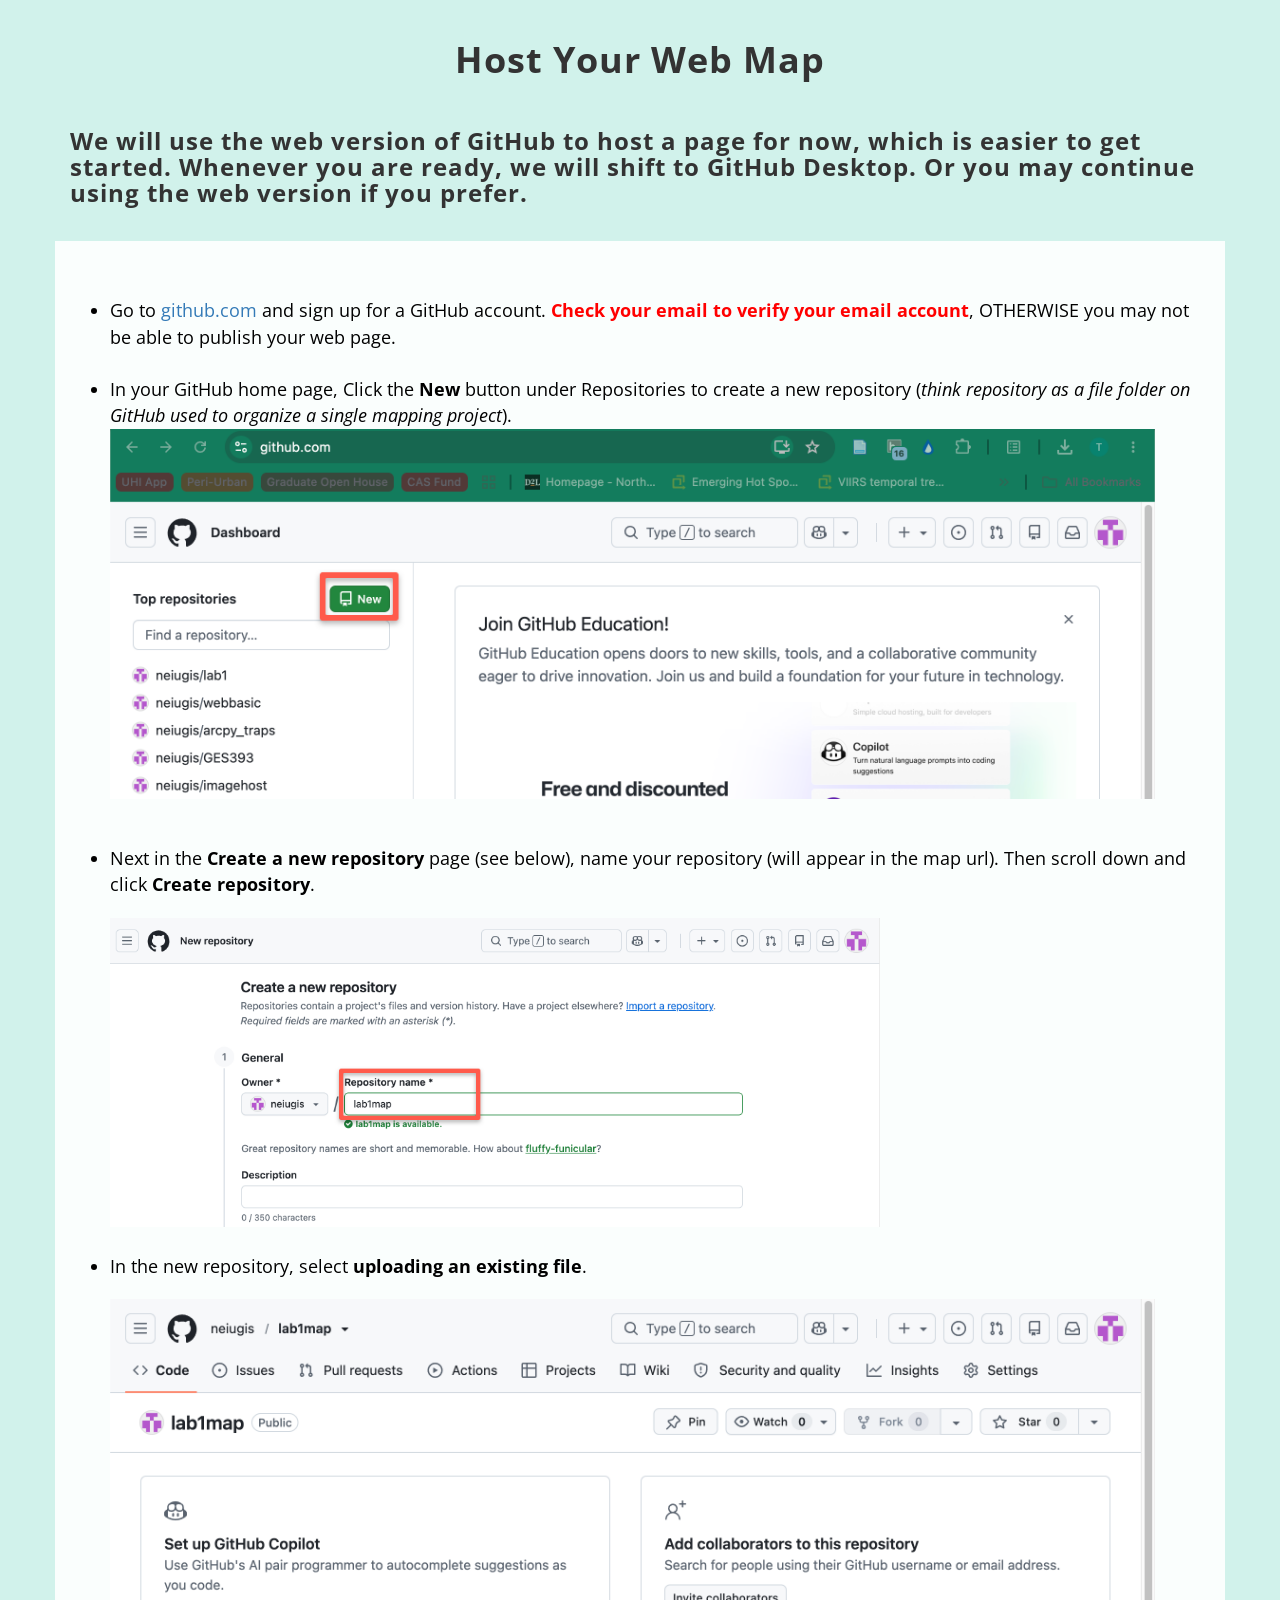
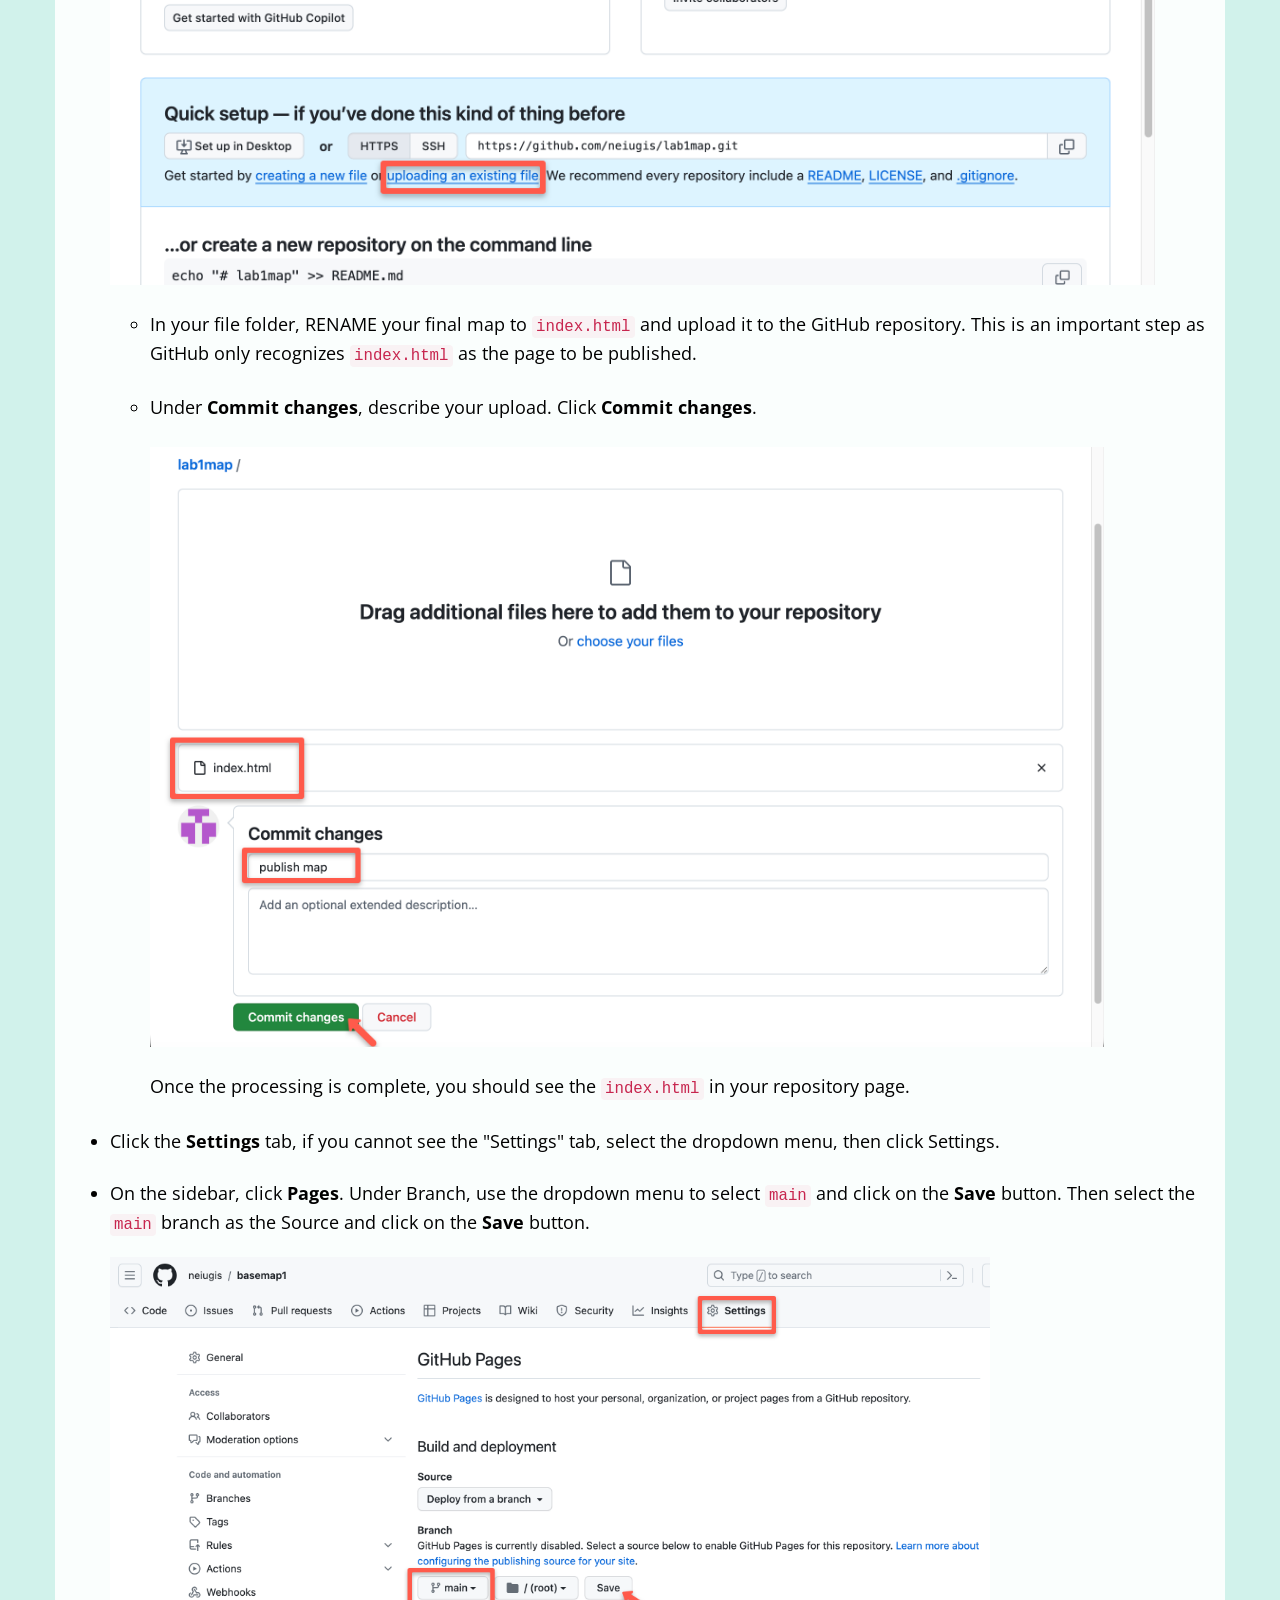
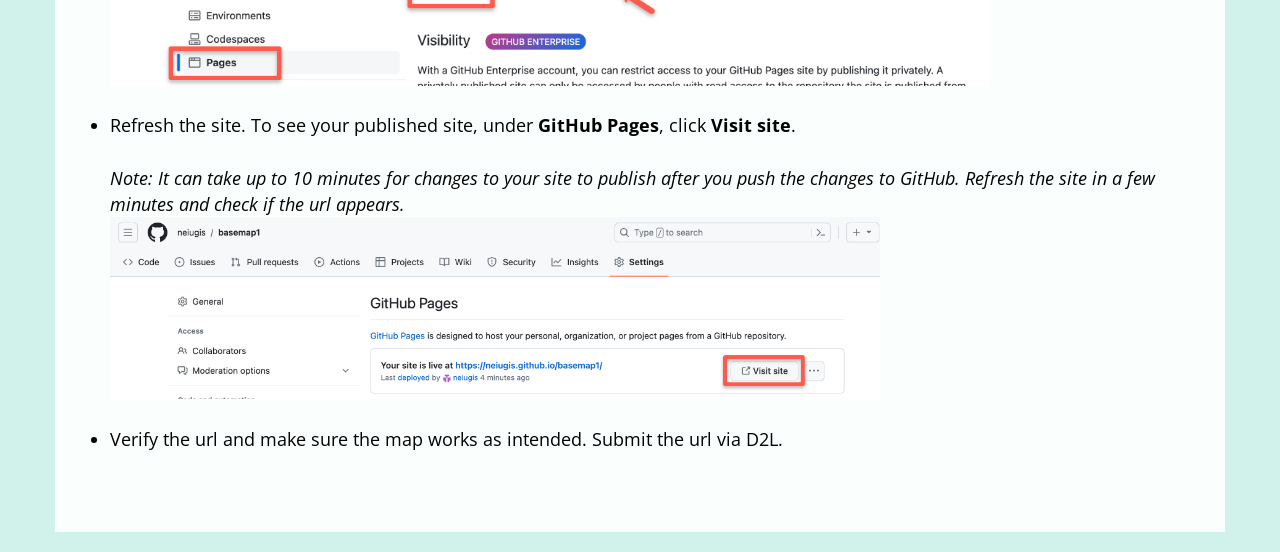
==== index.html @ 25623f8d "Update index.html" ====
<!DOCTYPE html>
<html>
<!DOCTYPE html>
<html lang="en">

<head>

    <meta charset="utf-8">
    <meta http-equiv="X-UA-Compatible" content="IE=edge">
    <meta name="viewport" content="width=device-width, initial-scale=1">
    <meta name="description" content="">
    <meta name="author" content="">

    <title>Host your web map </title>

    <!-- Bootstrap Core CSS -->
    <link href="bootstrap.min.css" rel="stylesheet">

    <!-- Custom CSS -->
    <link href="business-casual.css" rel="stylesheet">

<!--    <link href="../font-awesome/css/font-awesome.min.css" rel="stylesheet" type="text/css">-->

    <!-- Fonts -->
    <link href="http://fonts.googleapis.com/css?family=Open+Sans:300italic,400italic,600italic,700italic,800italic,400,300,600,700,800" rel="stylesheet" type="text/css">
    <link href="http://fonts.googleapis.com/css?family=Josefin+Slab:100,300,400,600,700,100italic,300italic,400italic,600italic,700italic" rel="stylesheet" type="text/css">

    <!-- HTML5 Shim and Respond.js IE8 support of HTML5 elements and media queries -->
    <!-- WARNING: Respond.js doesn't work if you view the page via file:// -->
    <!--[if lt IE 9]>
        <script src="https://oss.maxcdn.com/libs/html5shiv/3.7.0/html5shiv.js"></script>
        <script src="https://oss.maxcdn.com/libs/respond.js/1.4.2/respond.min.js"></script>
    <![endif]-->

</head>

    <body>
<div class="container"><br>
  <h1> Host Your Web Map </h1>
  <h3> We will use the web version of GitHub to host a page for now, which is easier to get started. Whenever you are ready, we will shift to GitHub Desktop. Or you may continue using the web version if you prefer.</h3><br>
  <div class="row" >
      <div class="box">
    <ul>
          <li>Go to <a href="https://github.com/" target="_blank">github.com</a> and sign up for a GitHub account. <span style="color:red; font-weight: bold">Check your email to verify your email account</span>, OTHERWISE you may not be able to publish your web page.</li>

          <li>In your GitHub home page, Click the <b>New</b> button under Repositories to create a new repository (<i>think repository as a file folder on GitHub used to organize a single mapping project</i>).</li><img src="img/new.png" width=95%>
<br><br>
          <li>Next in the <b>Create a new repository</b> page (see below), name your repository (will appear in the map url). Then scroll down and click <b>Create repository</b>.
         </li> <br><img src="img/newrepo.png" width=70%>
        
<!--
         <li>In your new repository page, click <b>Branch: master</b>, and create a new branch <code>gh-pages</code>.<br><br> <img src="img/ghpage.png" width=95%>
             <br><br>A <b>branch</b> is a parallel version of a repository.  For the webpage, we need to create a new branch called <code>gh-pages</code>. Note this is the <b>only branch name</b> that GitHub would recognize as a page to display. If you mis-spelled the name, it wouldn't work. 
<br><br>
No worries if the idea of branch doesn't make sense to you at this point (we will explain the details in class on September 5), just follow the instructions below.</li>
-->
        
          <li>In the new repository, select <b>uploading an existing file</b>.</li><br><img src="img/upload.png" width=95%>
        <ul>
            <li>In your file folder, RENAME your final map to <code>index.html</code> and upload it to the GitHub repository. This is an important step as GitHub only recognizes <code>index.html</code> as the page to be published. </li>
            <li>Under <b>Commit changes</b>, describe your upload.  Click <b>Commit changes</b>. <br><br><img src="img/commit.png" width=90%><br><br>Once the processing is complete, you should see the <code>index.html</code> in your repository page.</li>
        </ul>
        <li>Click the <b>Settings</b> tab, if you cannot see the "Settings" tab, select the  dropdown menu, then click Settings. </li>
        <li>On the sidebar, click <b>Pages</b>. Under Branch, use the dropdown menu to select <code>main</code> and click on the <b>Save</b> button. Then select the <code>main</code> branch as the Source and click on the <b>Save</b> button. <br>
             </li><br><img src="img/pages.png" width=80%>
        <li>Refresh the site. To see your published site, under <b>GitHub Pages</b>, click <b>Visit site</b>. <br><br> <i>Note: It can take up to 10 minutes for changes to your site to publish after you push the changes to GitHub. Refresh the site in a few minutes and check if the url appears.</i><br>
            <img src="img/url.png" width=70%><br>
        </li>
        <li>Verify the url and make sure the map works as intended. Submit the url via D2L.</li>
        
          </ul><br><br>
      </div>
      </div>
        </div>
   </body>
</html>
---- business-casual.css ----
/*!
 * Start Bootstrap - Business Casual Bootstrap Theme (http://startbootstrap.com)
 * Code licensed under the Apache License v2.0.
 * For details, see http://www.apache.org/licenses/LICENSE-2.0.
 */

body {
    font-family: "Open Sans","Helvetica Neue",Helvetica,Arial,sans-serif;
    background: #D1F2EB ;
    -webkit-background-size: cover;
    -moz-background-size: cover;
    background-size: cover;
    -o-background-size: cover;
}

h1{
    text-align: center;
    font-family: "Open Sans","Helvetica Neue",Helvetica,Arial,sans-serif;
    font-weight: 700;
    letter-spacing: 1px;
}
h2,
h3,
h4,
h5,
h6 {
    /*text-transform: uppercase;*/
    font-family: "Open Sans","Helvetica Neue",Helvetica,Arial,sans-serif;
    font-weight: 700;
    letter-spacing: 1px;
    margin-top:2em;
    margin-bottom: 0.6em;
}

p {
    font-size: 1.25em;
    line-height: 1.6;
    color: #000;
}



hr {
    max-width: 400px;
    border-color: #999999;
}

.brand,
.address-bar {
    display: none;
}

pre{
    font-size: 0.85em;
    margin-top: 0.7em;
    margin-bottom: 1.5em;
}

li{
    font-size: 1.25em;
    line-height: 1.5;
    color: #000;
    margin-top: 1.5em;
}


.navbar-brand {
    text-transform: uppercase;
    font-weight: 900;
    letter-spacing: 2px;
}

.navbar-nav {
    text-transform: uppercase;
    font-weight: 400;
    letter-spacing: 3px;
}

.img-full {
    min-width: 100%;
    
}

.brand-before,
.brand-name {
    text-transform: capitalize;
}

.brand-before {
    margin: 15px 0;
}

.brand-name {
    margin: 0;
    font-size: 4em;
}

.tagline-divider {
    margin: 15px auto 3px;
    max-width: 250px;
    border-color: #999999;
}

.box {
    margin-bottom: 20px;
    padding: 30px 15px;
    background: #fff;
    background: rgba(255,255,255,0.9);
}

.intro-text {
    text-transform: uppercase;
    font-size: 1.25em;
    font-weight: 400;
    letter-spacing: 1px;
}

.img-border {
    float: none;
    margin: 0 auto 0;
    border: #999999 solid 1px;
}

.img-left {
    float: none;
    margin: 0 auto 0;
}

footer {
    background: #fff;
    background: rgba(255,255,255,0.9);
}

footer p {
    margin: 0;
    padding: 50px 0;
}

@media screen and (min-width:768px) {
    .brand {
        display: inherit;
        margin: 0;
        padding: 30px 0 10px;
        text-align: center;
        text-shadow: 1px 1px 2px rgba(0,0,0,0.5);
        font-family: "Josefin Slab","Helvetica Neue",Helvetica,Arial,sans-serif;
        font-size: 5em;
        font-weight: 700;
        line-height: normal;
        color: #fff;
    }

    .top-divider {
        margin-top: 0;
    }

    .img-left {
        float: left;
        margin-right: 25px;
    }

    .address-bar {
        display: inherit;
        margin: 0;
        padding: 0 0 40px;
        text-align: center;
        text-shadow: 1px 1px 2px rgba(0,0,0,0.5);
        text-transform: uppercase;
        font-size: 1.25em;
        font-weight: 400;
        letter-spacing: 3px;
        color: #fff;
    }

    .navbar {
        border-radius: 0;
    }

    .navbar-header {
        display: none;
    }

    .navbar {
        min-height: 0;
    }

    .navbar-default {
        border: none;
        background: #fff;
        background: rgba(255,255,255,0.9);
    }

    .nav>li>a {
        padding: 35px;
    }

    .navbar-nav>li>a {
        line-height: normal;
    }

    .navbar-nav {
        display: table;
        float: none;
        margin: 0 auto;
        table-layout: fixed;
        font-size: 1.25em;
    }
}

@media screen and (min-width:1200px) {
    .box:after {
        content: '';
        display: table;
        clear: both;
    }
}
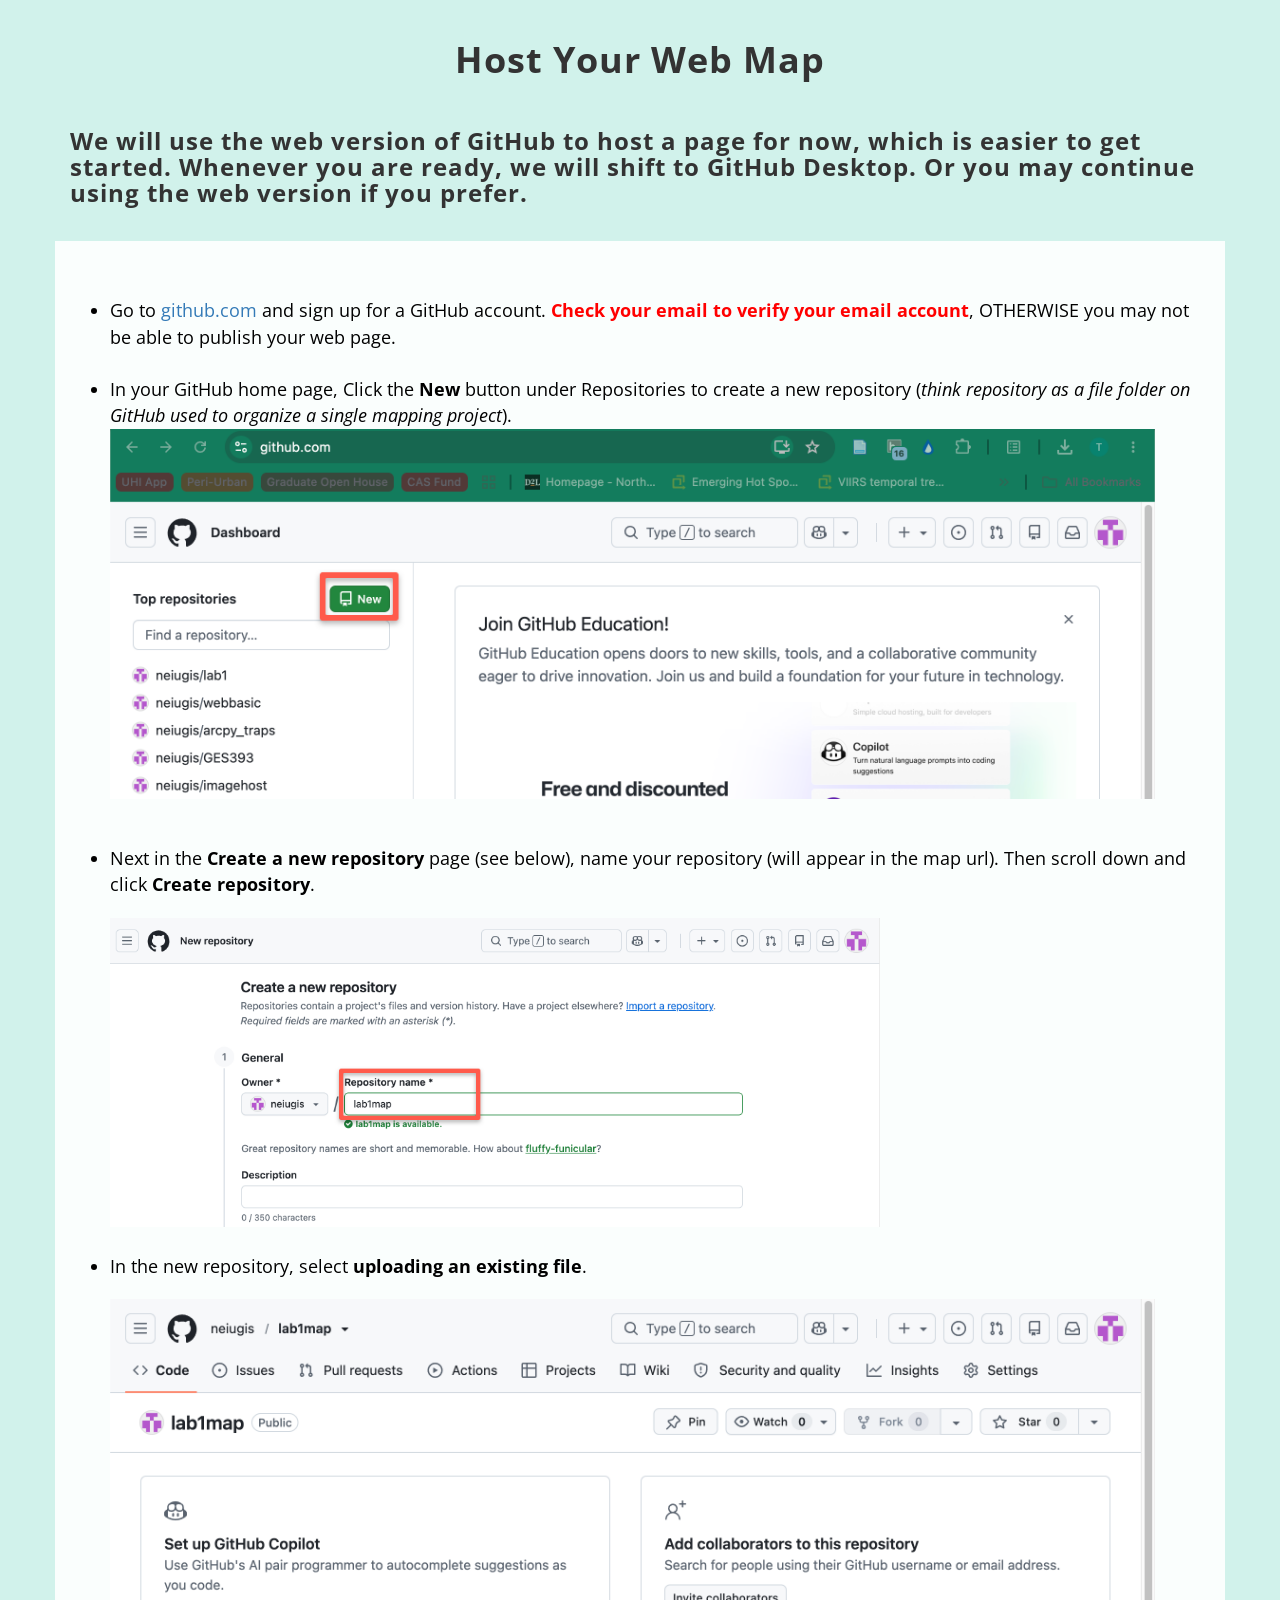
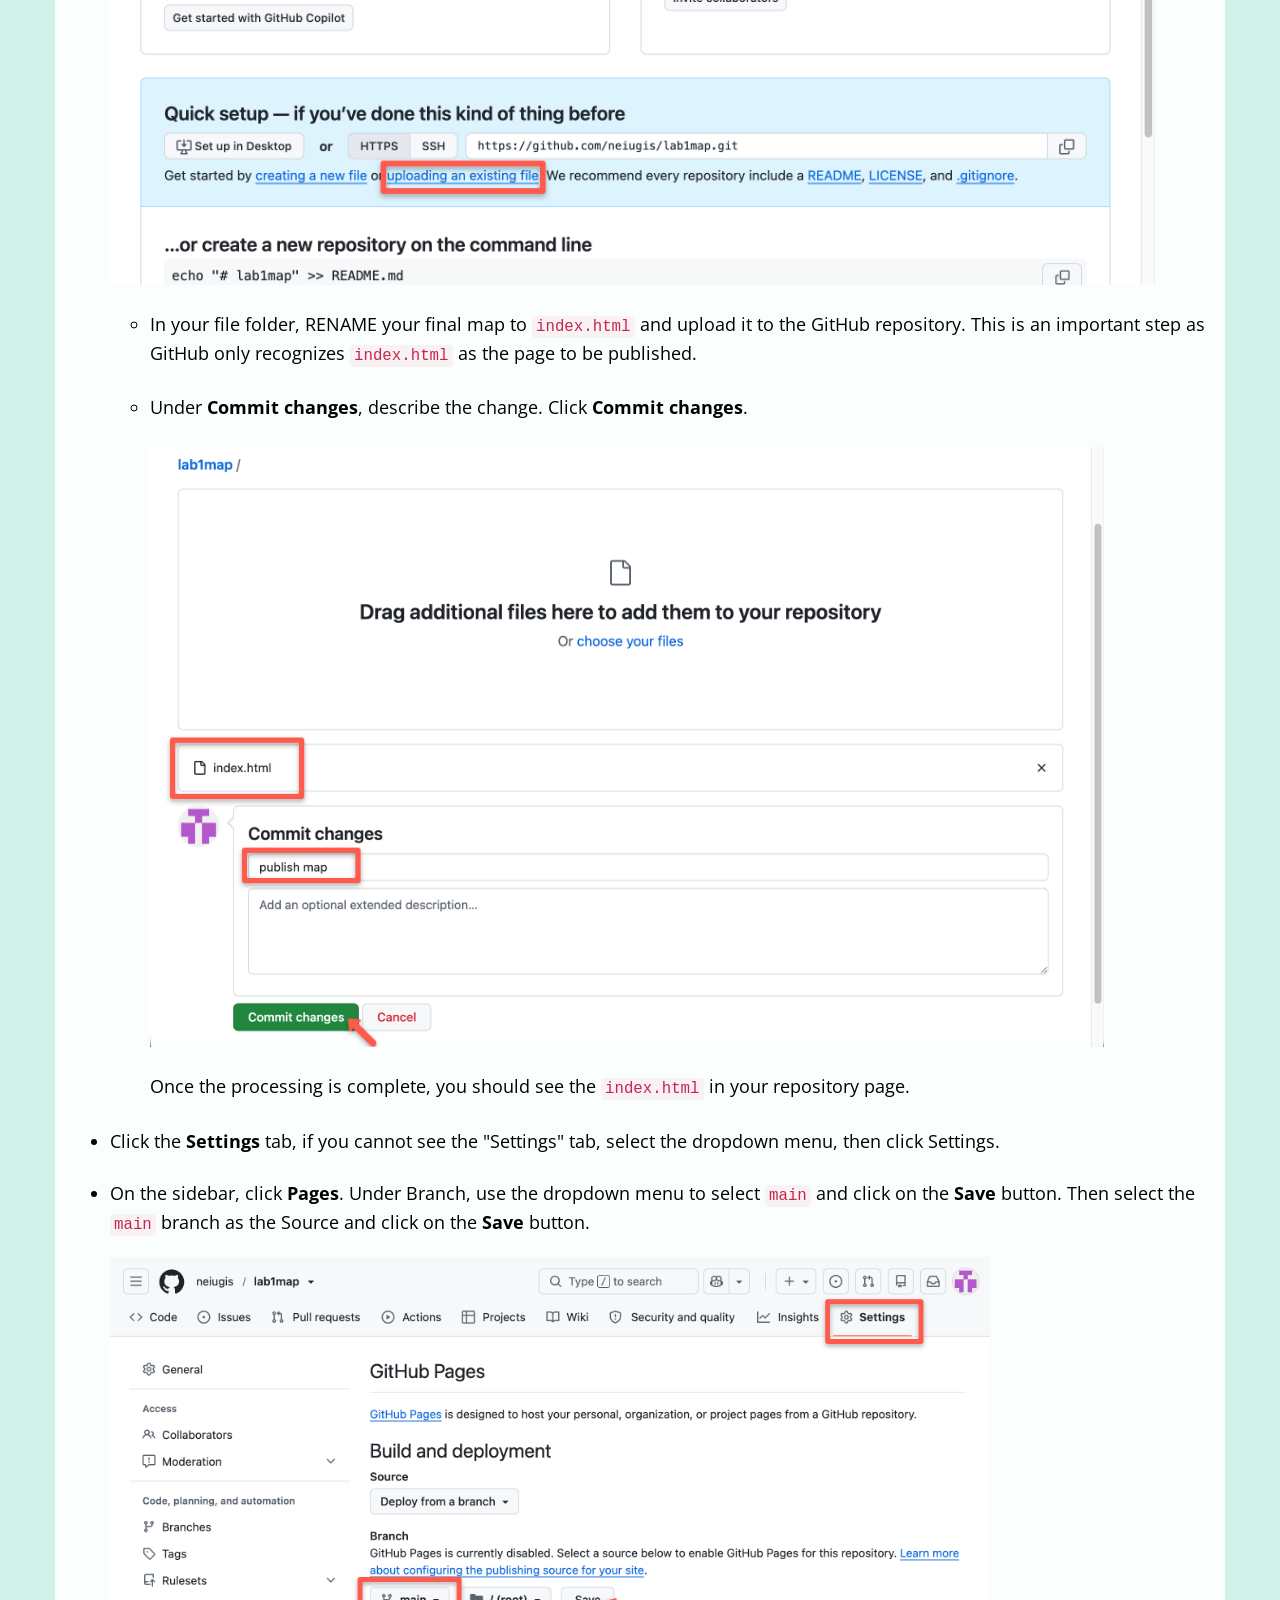
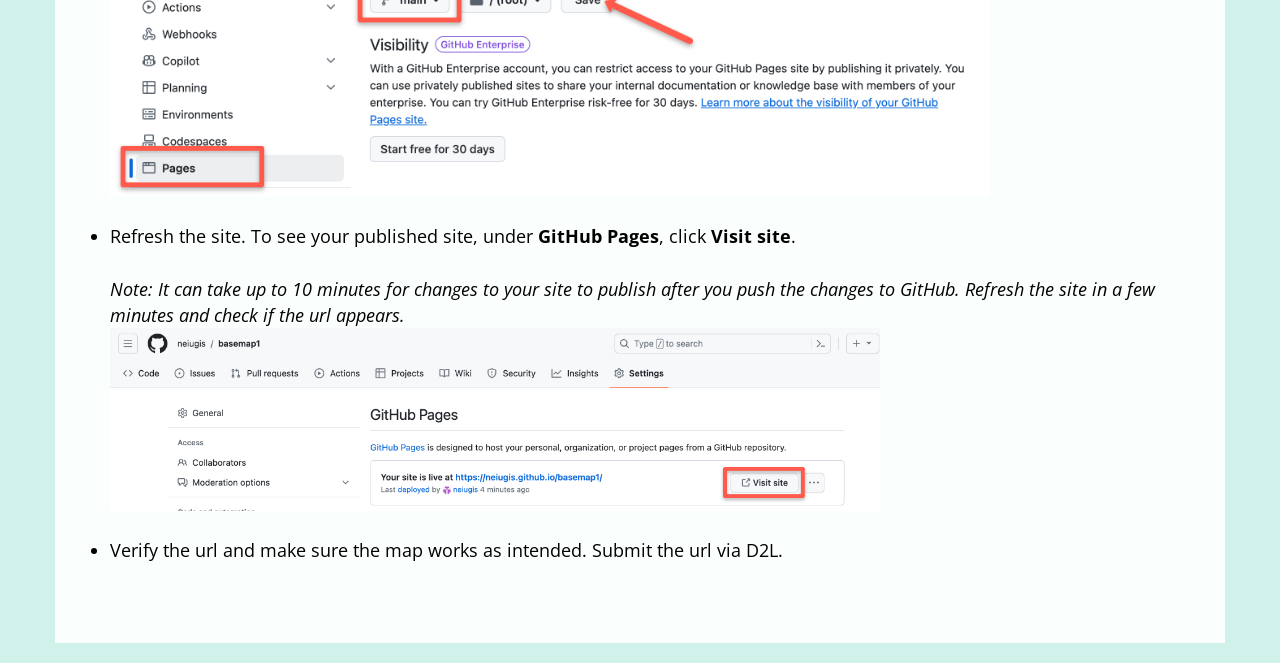
==== commit 8d0b9919: "more" ====
--- a/index.html
+++ b/index.html
@@ -58,7 +58,7 @@
           <li>In the new repository, select <b>uploading an existing file</b>.</li><br><img src="img/upload.png" width=95%>
         <ul>
             <li>In your file folder, RENAME your final map to <code>index.html</code> and upload it to the GitHub repository. This is an important step as GitHub only recognizes <code>index.html</code> as the page to be published. </li>
-            <li>Under <b>Commit changes</b>, describe your upload.  Click <b>Commit changes</b>. <br><br><img src="img/commit.png" width=90%><br><br>Once the processing is complete, you should see the <code>index.html</code> in your repository page.</li>
+            <li>Under <b>Commit changes</b>, describe the change.  Click <b>Commit changes</b>. <br><br><img src="img/commit.png" width=90%><br><br>Once the processing is complete, you should see the <code>index.html</code> in your repository page.</li>
         </ul>
         <li>Click the <b>Settings</b> tab, if you cannot see the "Settings" tab, select the  dropdown menu, then click Settings. </li>
         <li>On the sidebar, click <b>Pages</b>. Under Branch, use the dropdown menu to select <code>main</code> and click on the <b>Save</b> button. Then select the <code>main</code> branch as the Source and click on the <b>Save</b> button. <br>
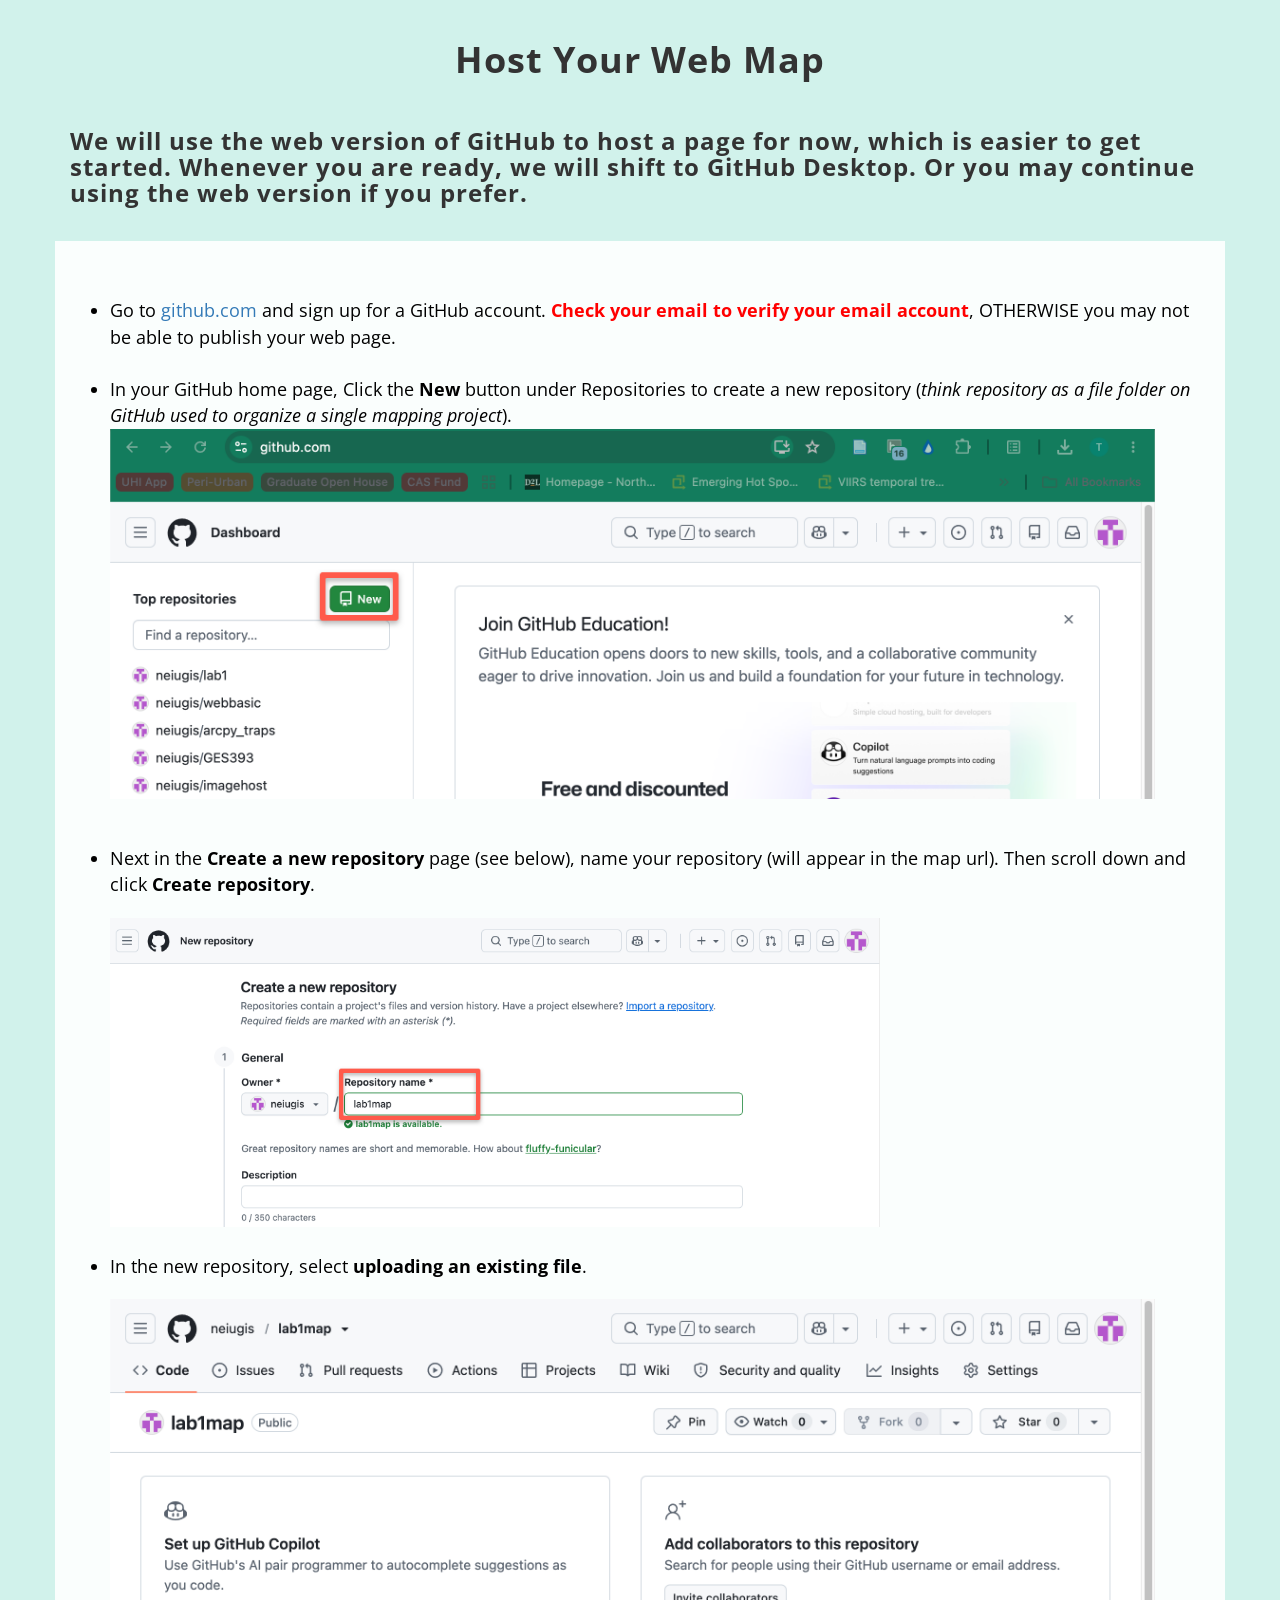
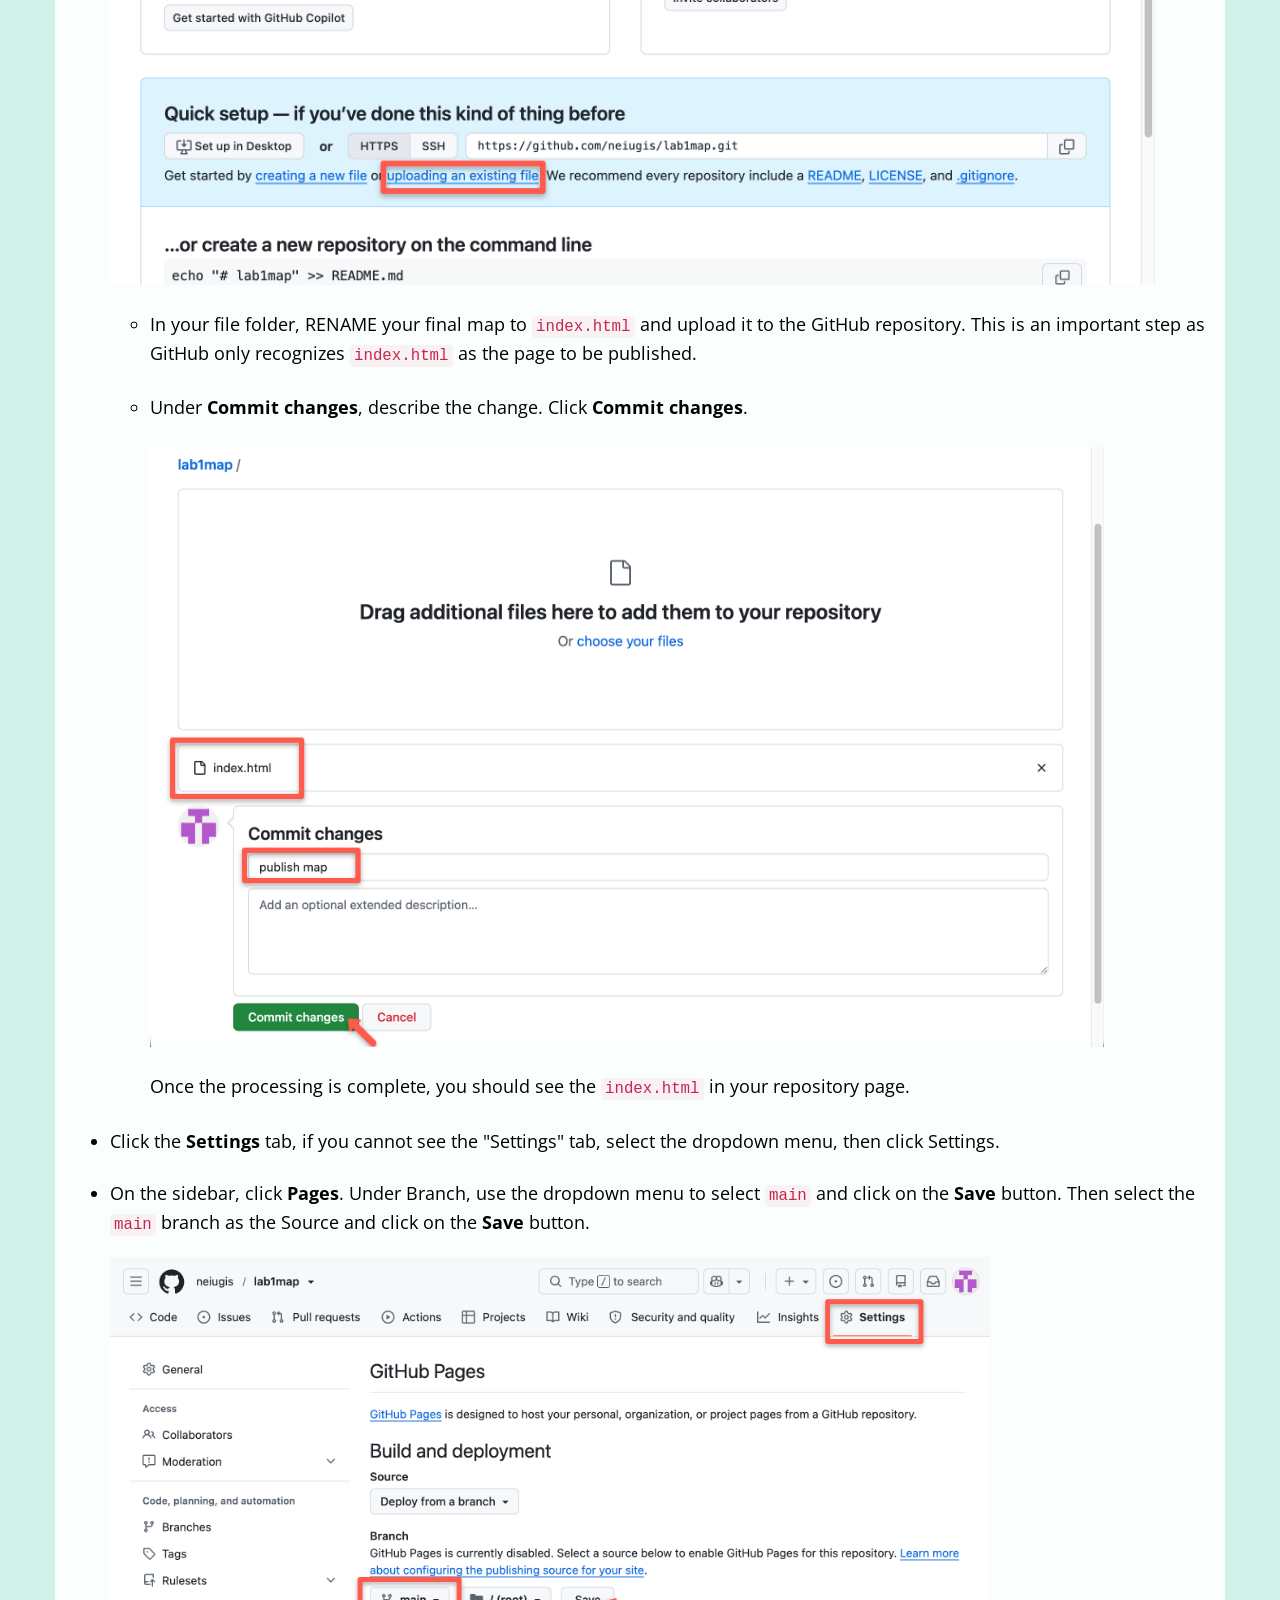
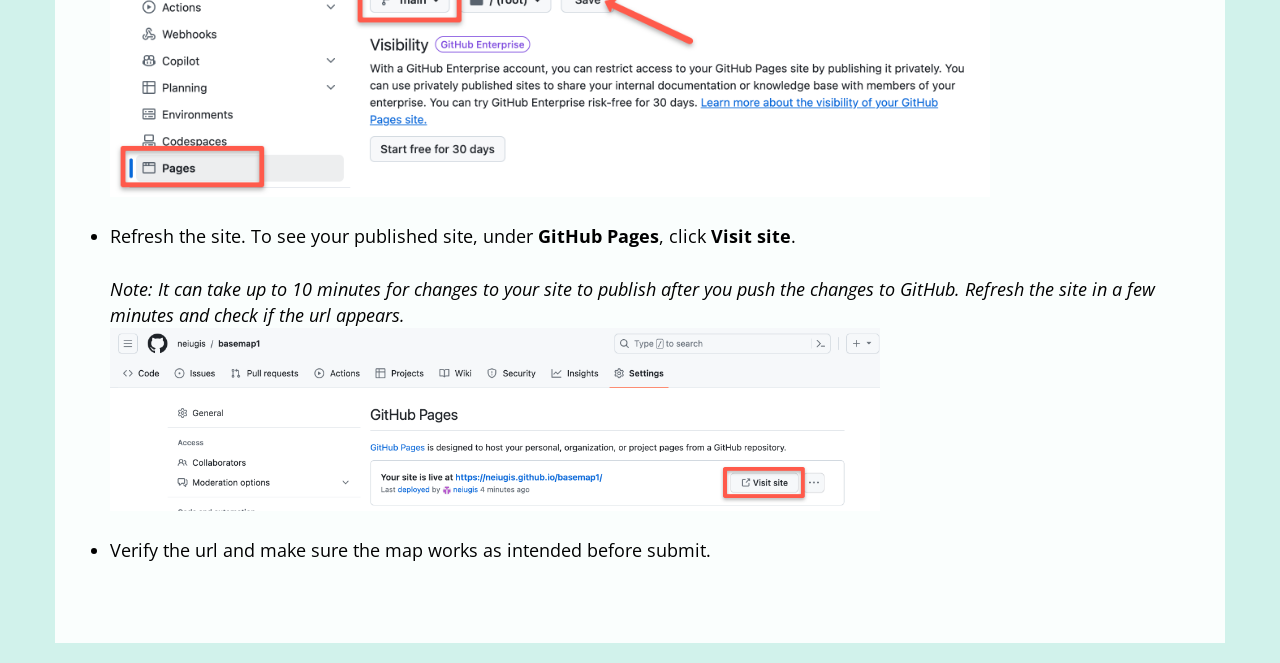
==== commit f212971b: "Update index.html" ====
--- a/index.html
+++ b/index.html
@@ -66,7 +66,7 @@
         <li>Refresh the site. To see your published site, under <b>GitHub Pages</b>, click <b>Visit site</b>. <br><br> <i>Note: It can take up to 10 minutes for changes to your site to publish after you push the changes to GitHub. Refresh the site in a few minutes and check if the url appears.</i><br>
             <img src="img/url.png" width=70%><br>
         </li>
-        <li>Verify the url and make sure the map works as intended. Submit the url via D2L.</li>
+        <li>Verify the url and make sure the map works as intended before submit.</li>
         
           </ul><br><br>
       </div>
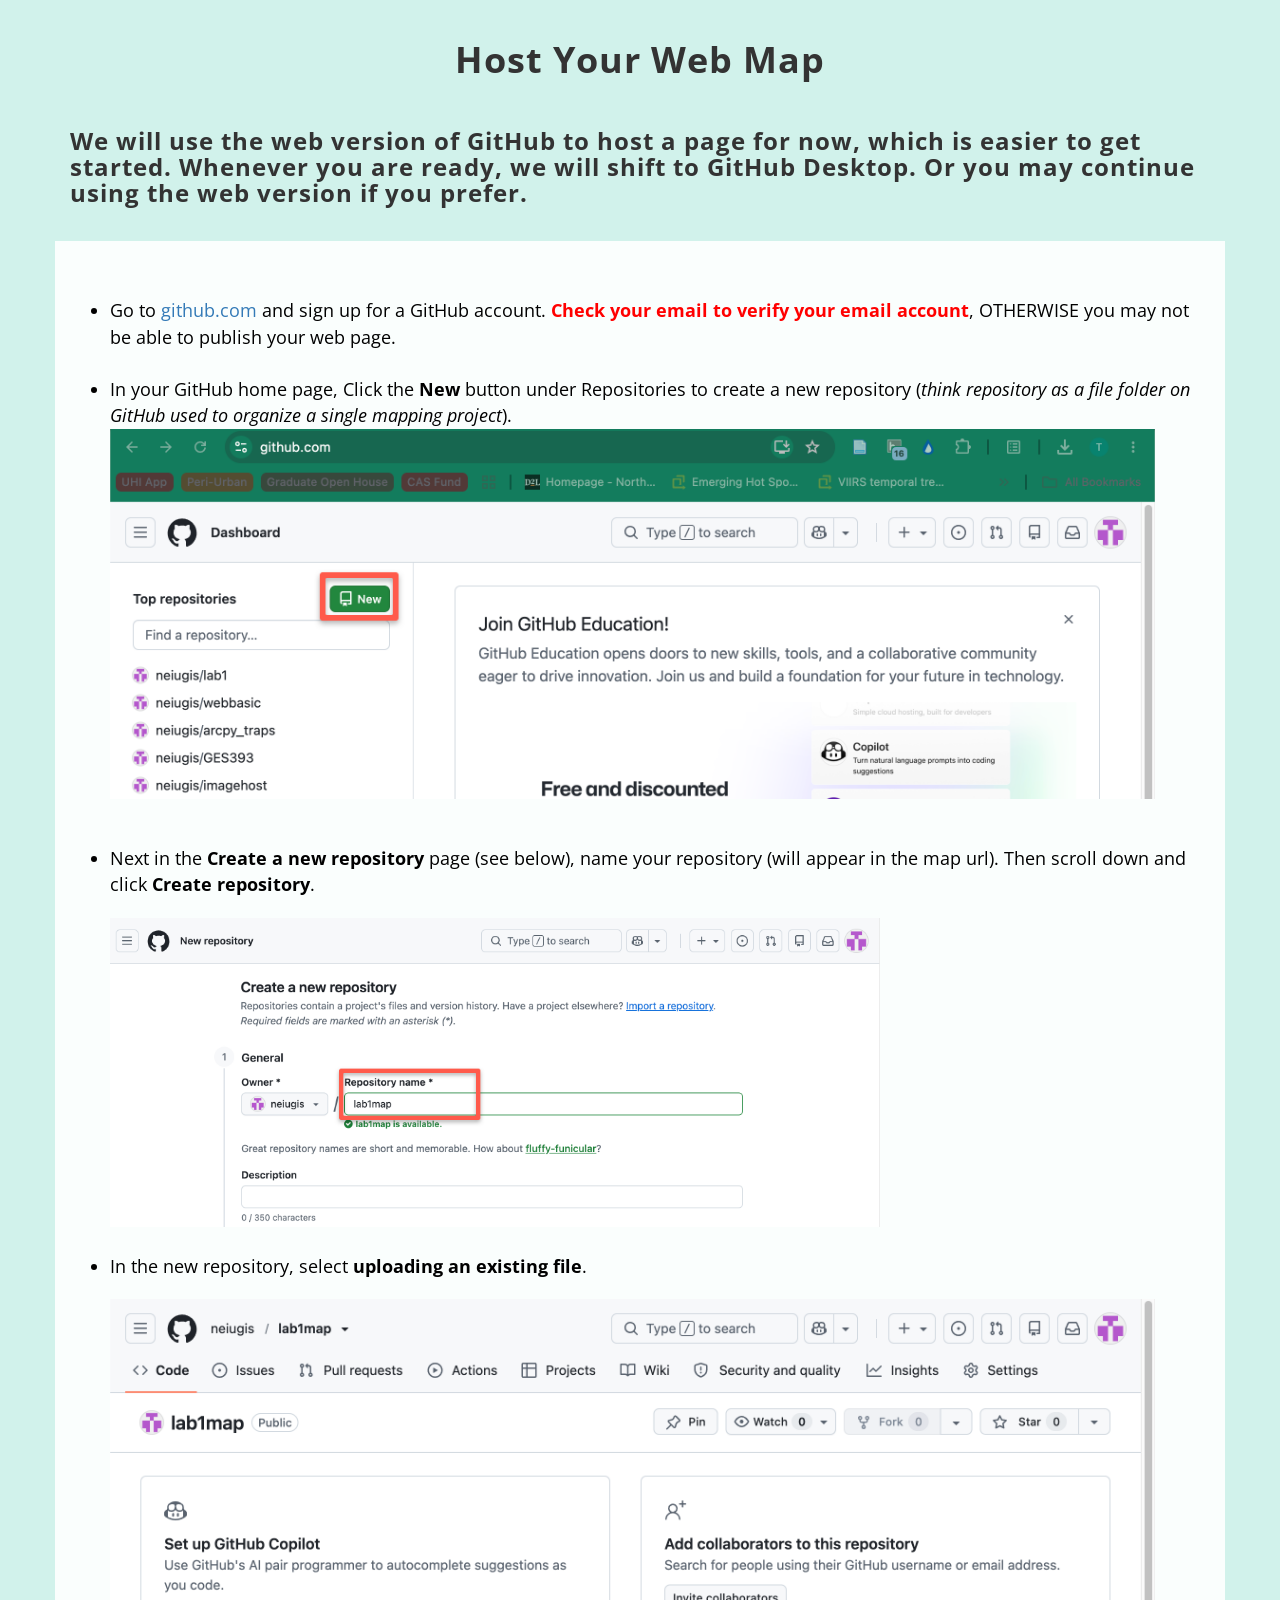
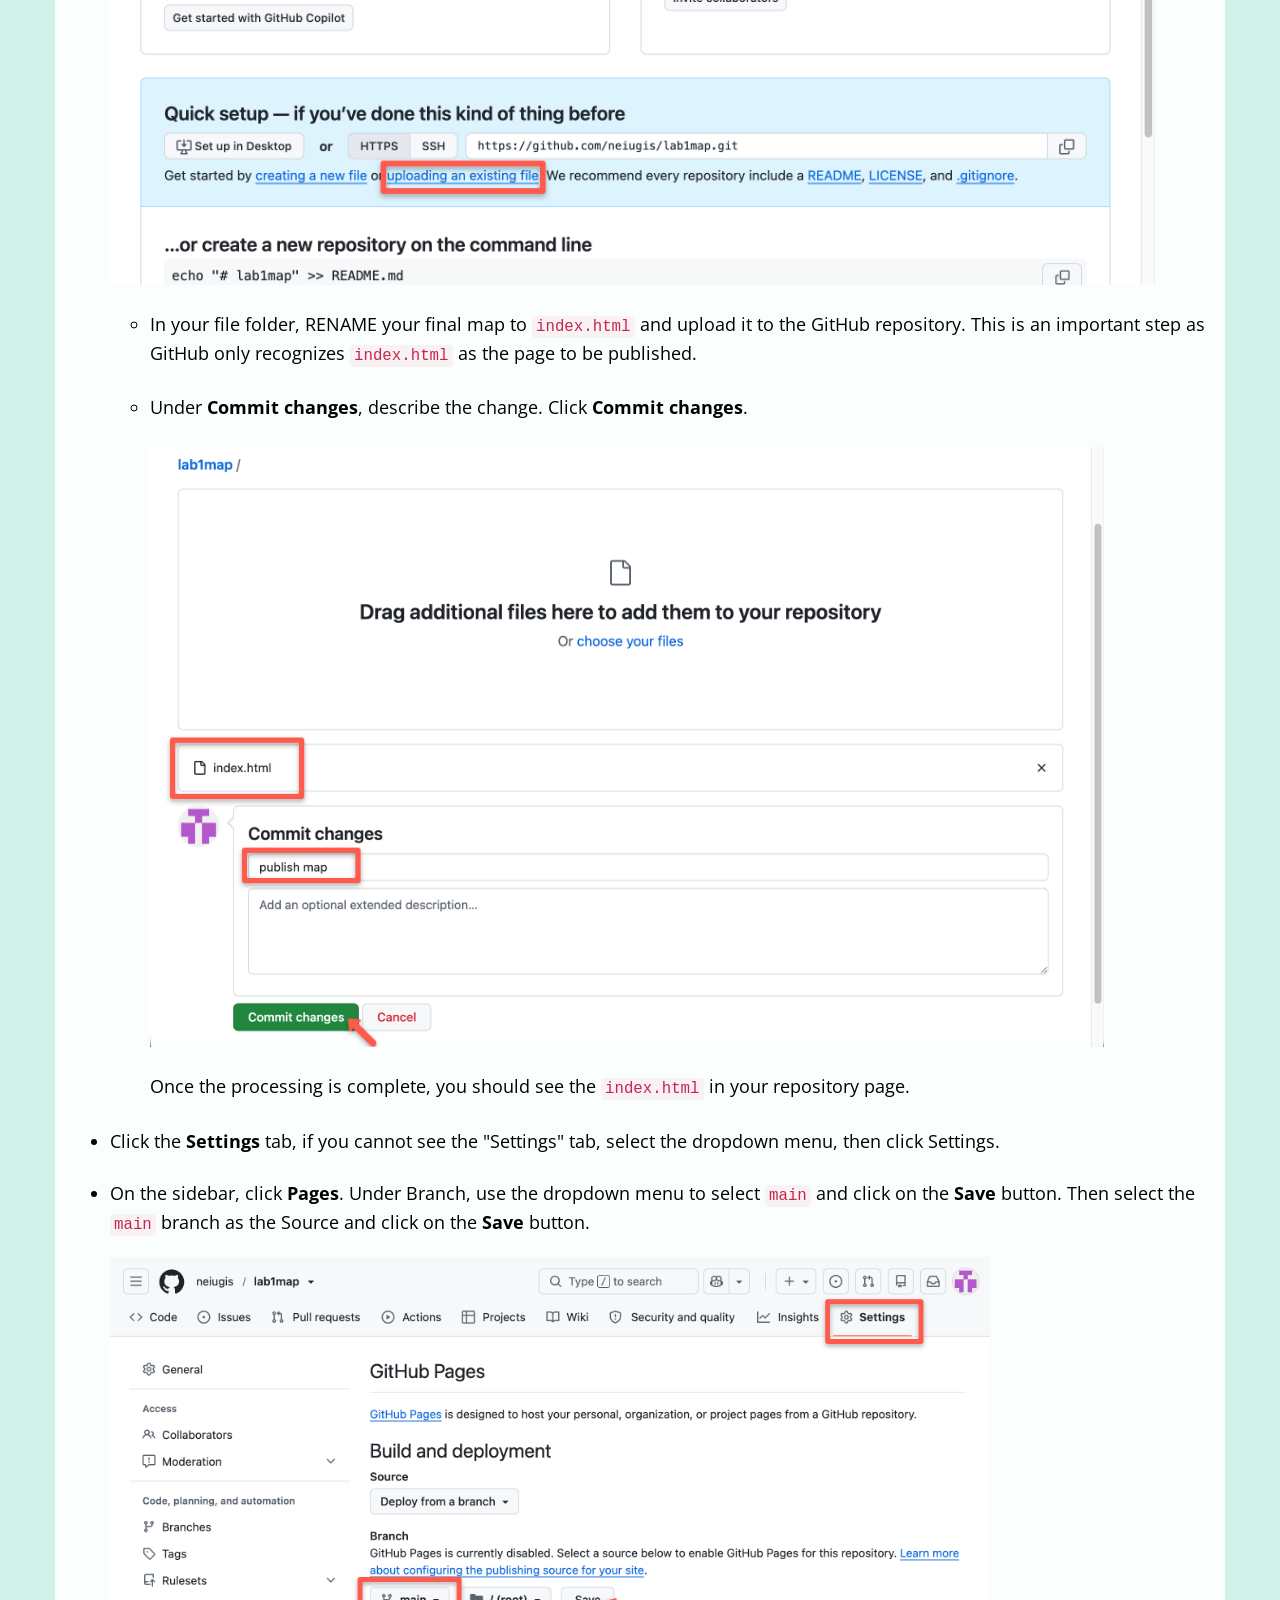
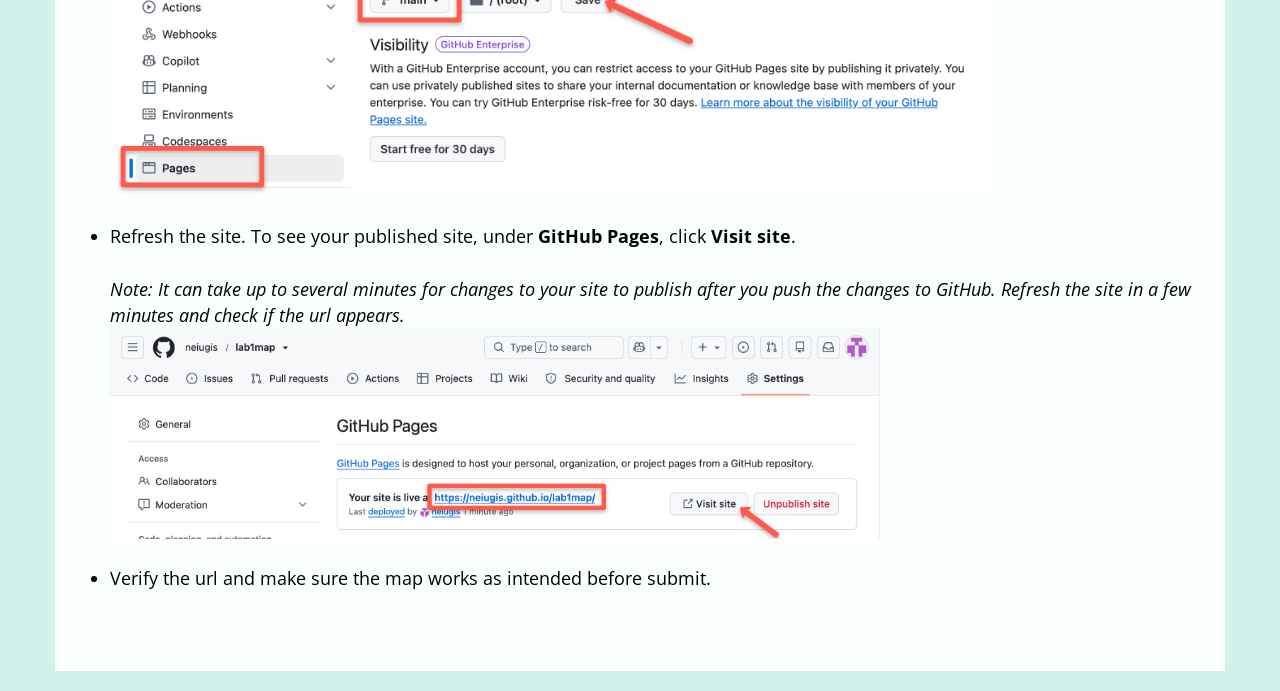
==== commit cd59adba: "Update index.html" ====
--- a/index.html
+++ b/index.html
@@ -63,7 +63,7 @@
         <li>Click the <b>Settings</b> tab, if you cannot see the "Settings" tab, select the  dropdown menu, then click Settings. </li>
         <li>On the sidebar, click <b>Pages</b>. Under Branch, use the dropdown menu to select <code>main</code> and click on the <b>Save</b> button. Then select the <code>main</code> branch as the Source and click on the <b>Save</b> button. <br>
              </li><br><img src="img/pages.png" width=80%>
-        <li>Refresh the site. To see your published site, under <b>GitHub Pages</b>, click <b>Visit site</b>. <br><br> <i>Note: It can take up to 10 minutes for changes to your site to publish after you push the changes to GitHub. Refresh the site in a few minutes and check if the url appears.</i><br>
+        <li>Refresh the site. To see your published site, under <b>GitHub Pages</b>, click <b>Visit site</b>. <br><br> <i>Note: It can take up to several minutes for changes to your site to publish after you push the changes to GitHub. Refresh the site in a few minutes and check if the url appears.</i><br>
             <img src="img/url.png" width=70%><br>
         </li>
         <li>Verify the url and make sure the map works as intended before submit.</li>
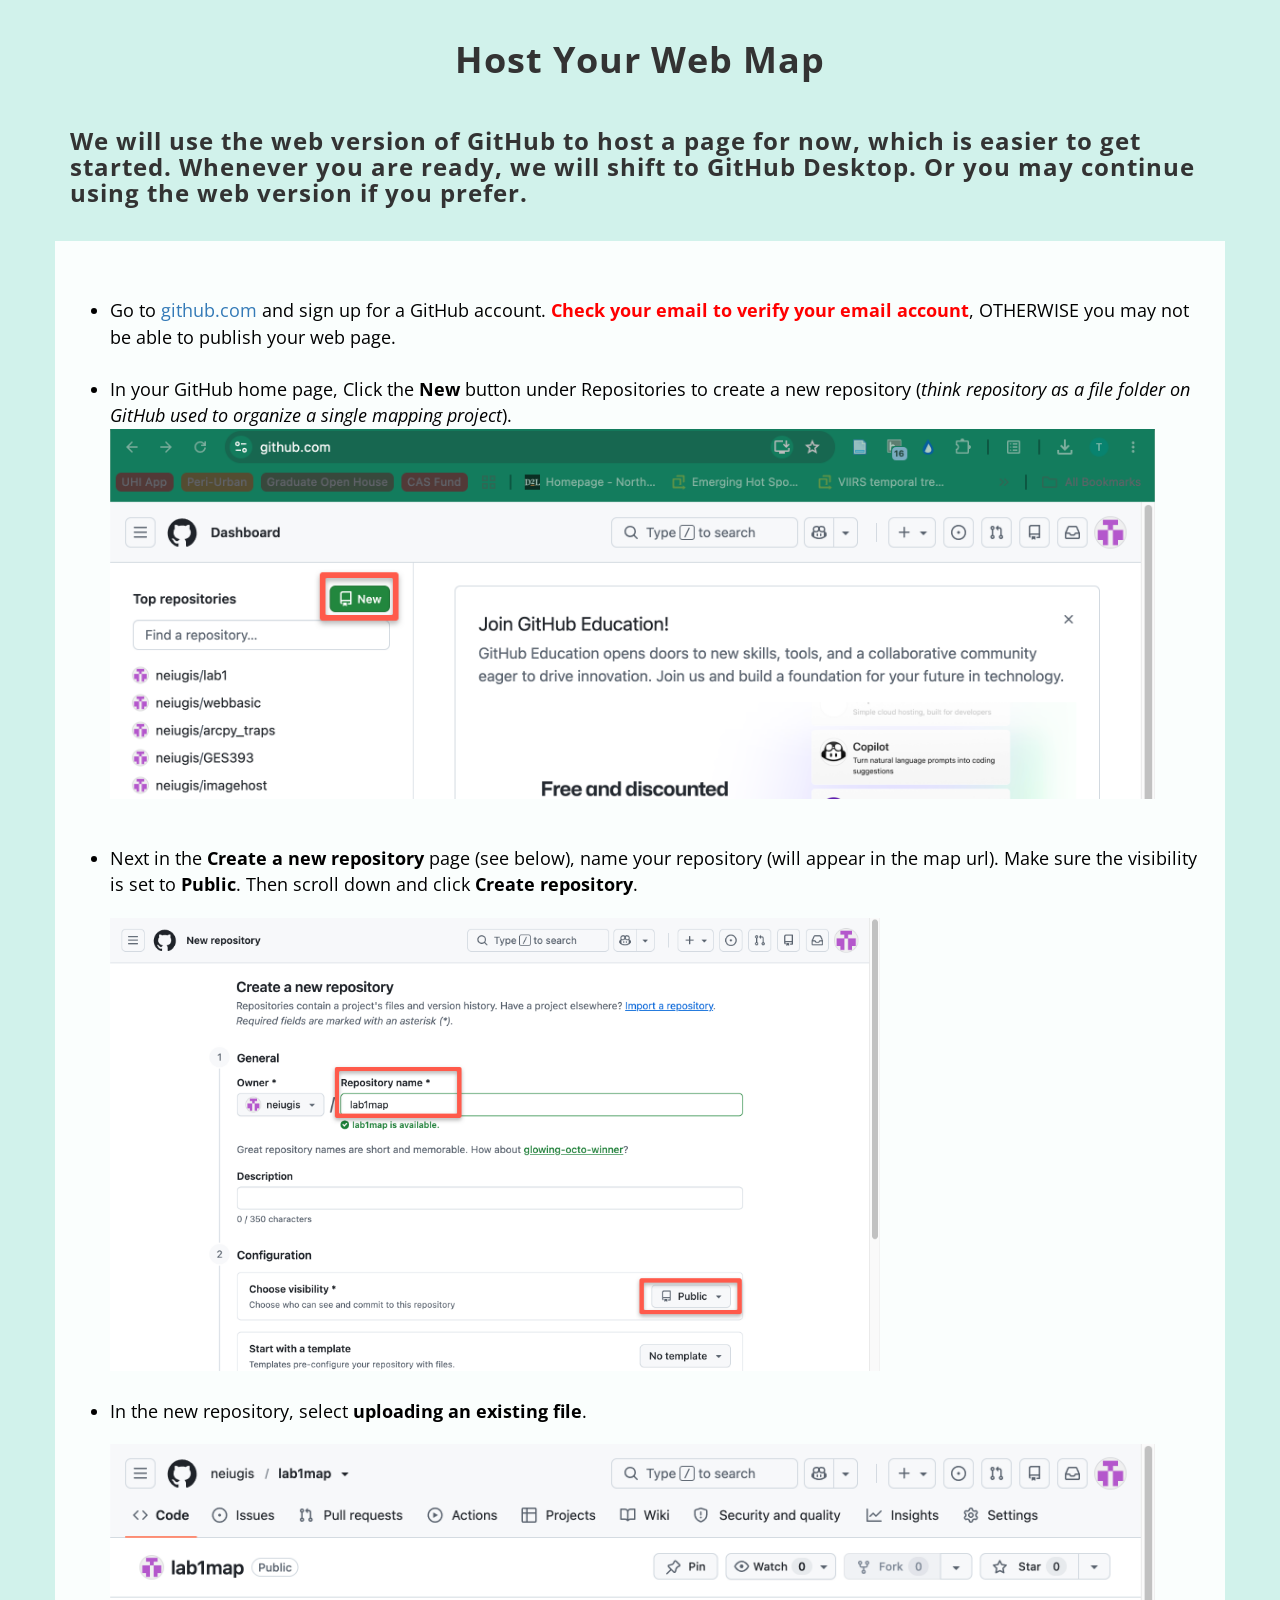
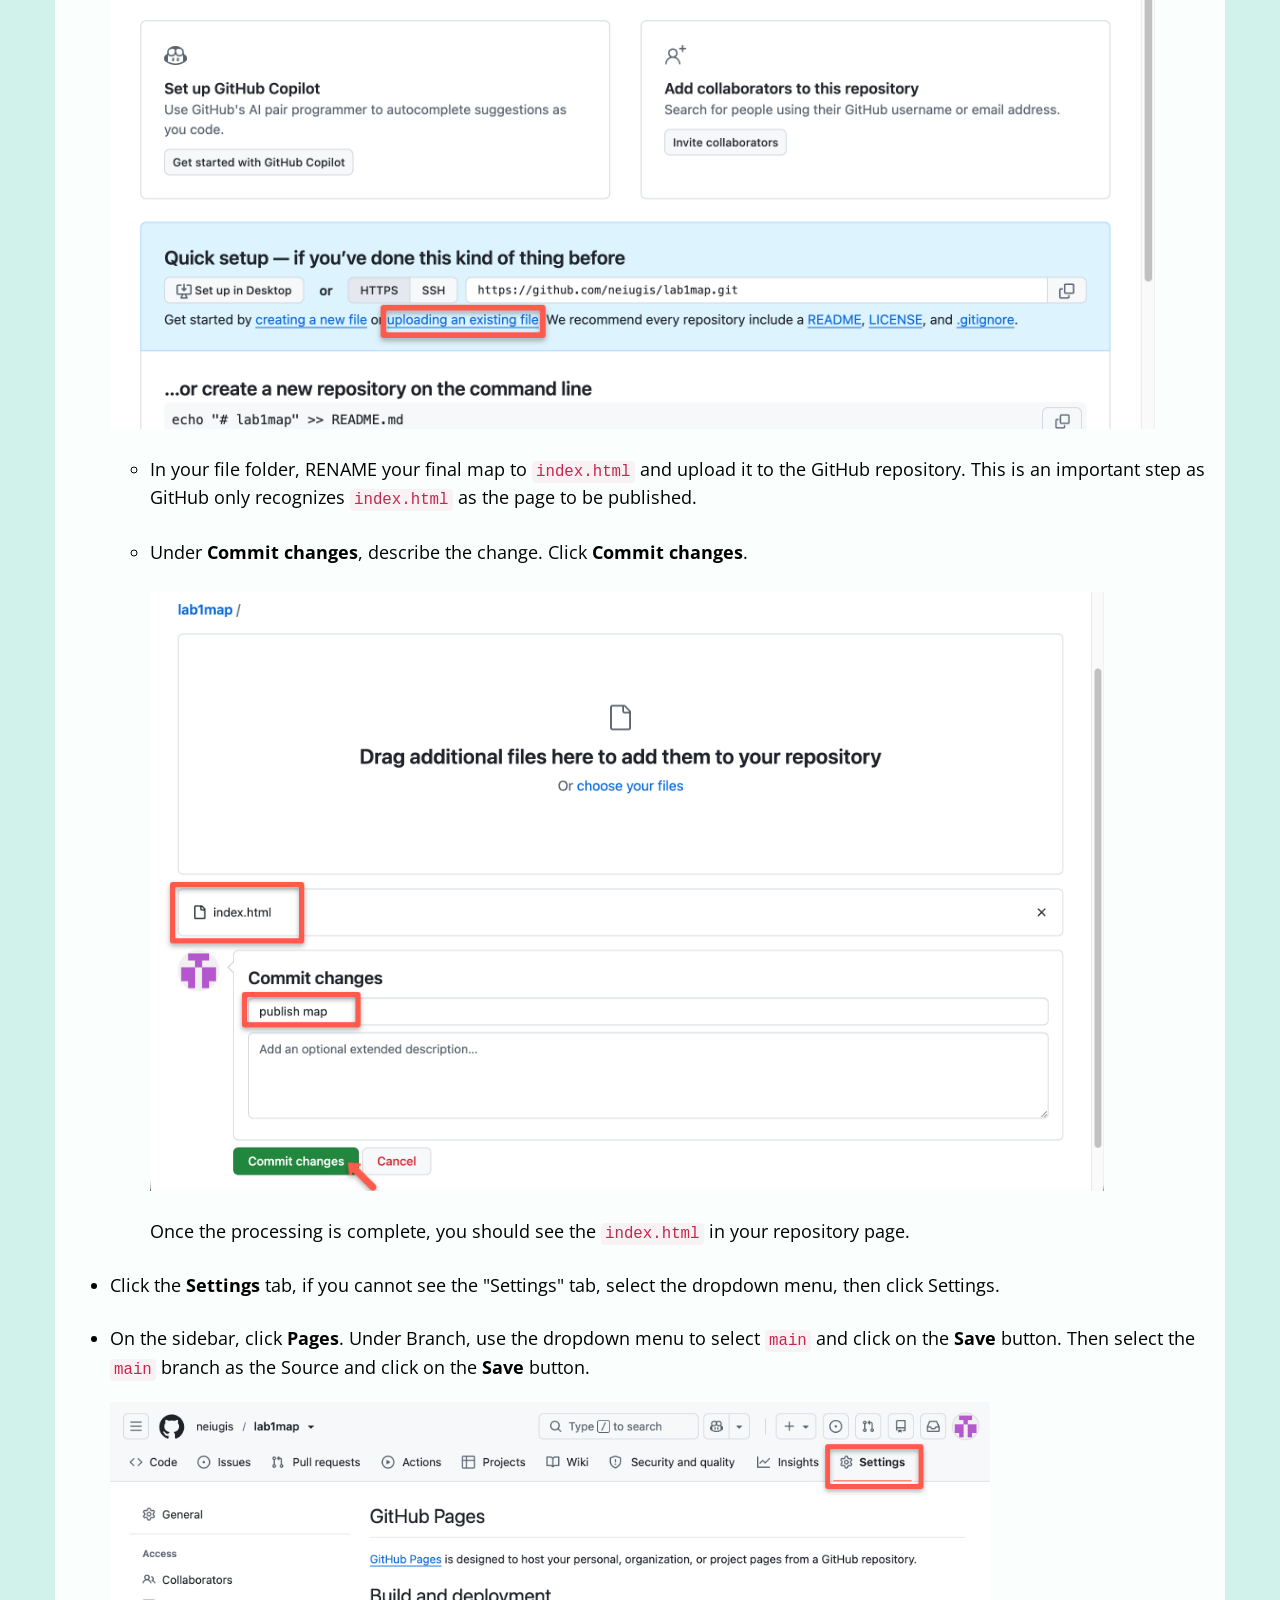
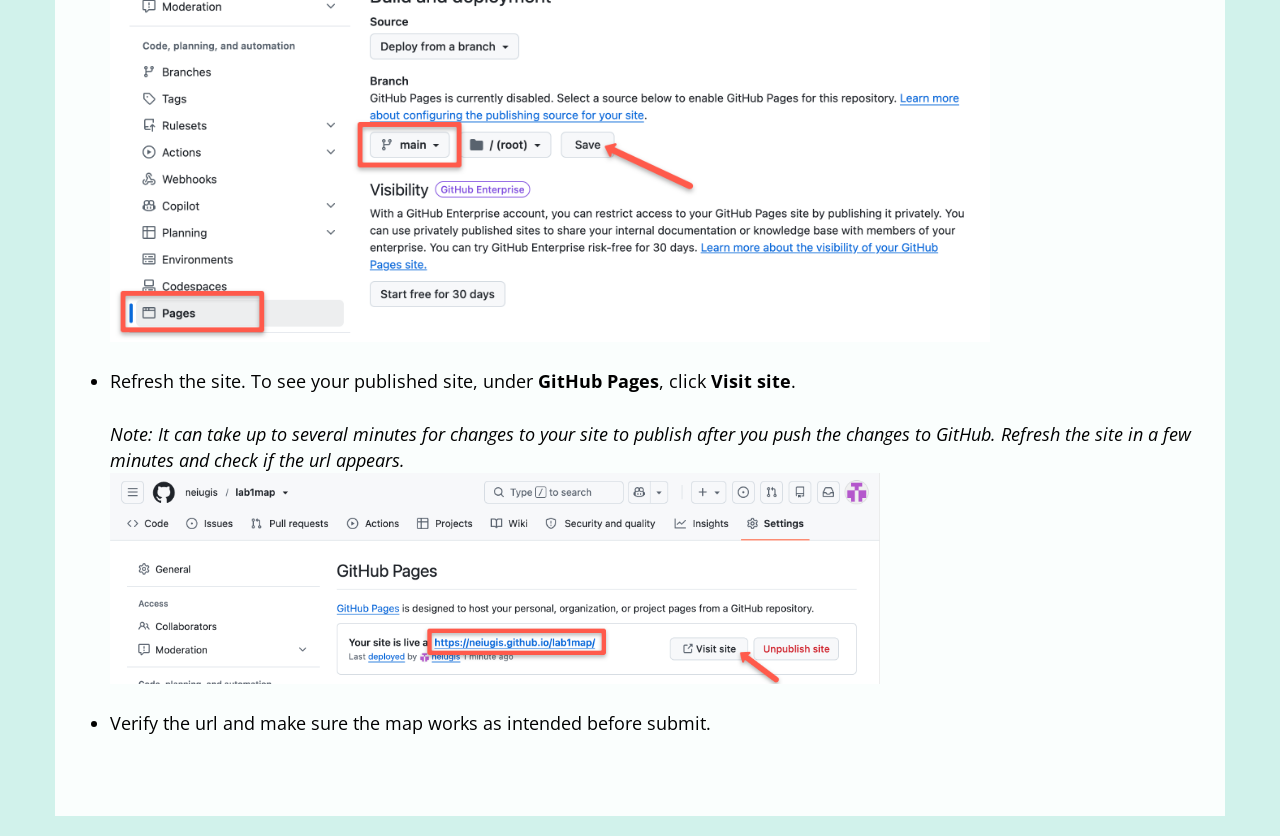
==== commit 54e8a03b: "Update index.html" ====
--- a/index.html
+++ b/index.html
@@ -45,7 +45,7 @@
 
           <li>In your GitHub home page, Click the <b>New</b> button under Repositories to create a new repository (<i>think repository as a file folder on GitHub used to organize a single mapping project</i>).</li><img src="img/new.png" width=95%>
 <br><br>
-          <li>Next in the <b>Create a new repository</b> page (see below), name your repository (will appear in the map url). Then scroll down and click <b>Create repository</b>.
+          <li>Next in the <b>Create a new repository</b> page (see below), name your repository (will appear in the map url). Make sure the visibility is set to <b>Public</b>. Then scroll down and click <b>Create repository</b>.
          </li> <br><img src="img/newrepo.png" width=70%>
         
 <!--
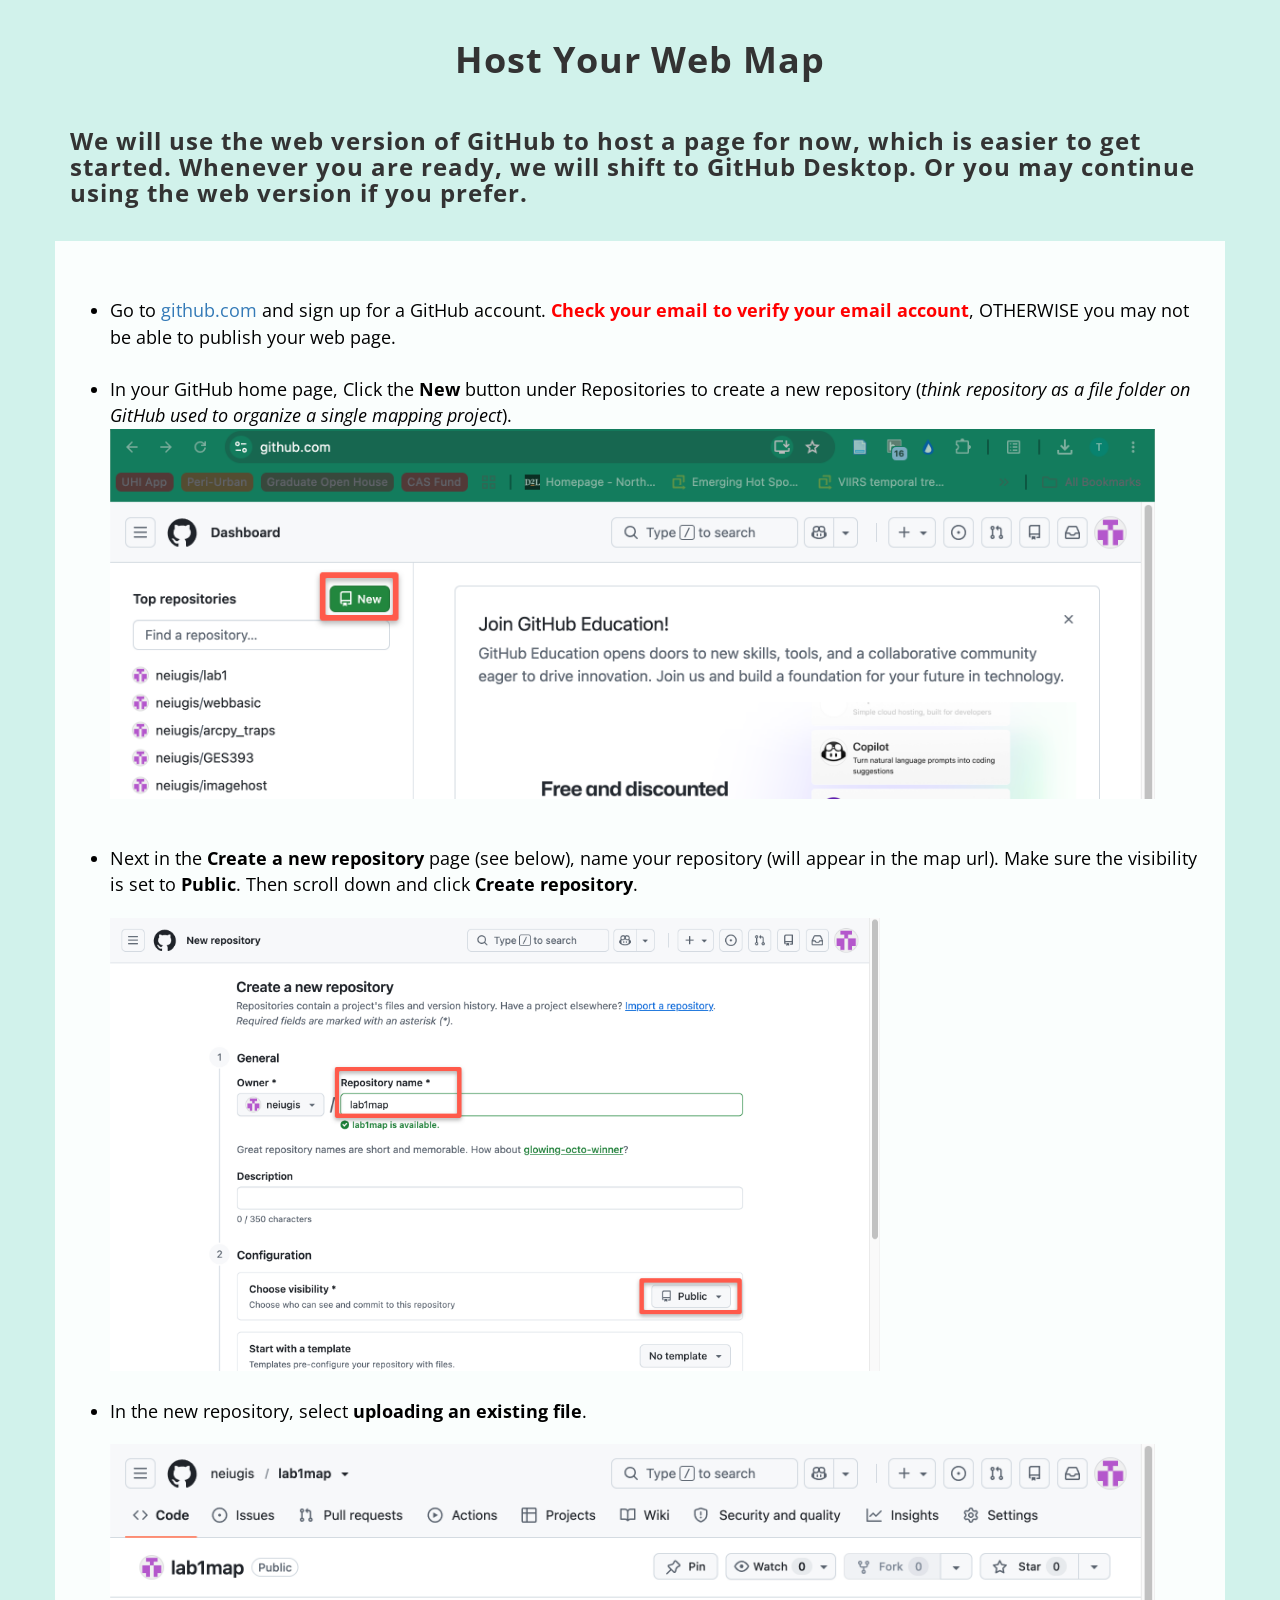
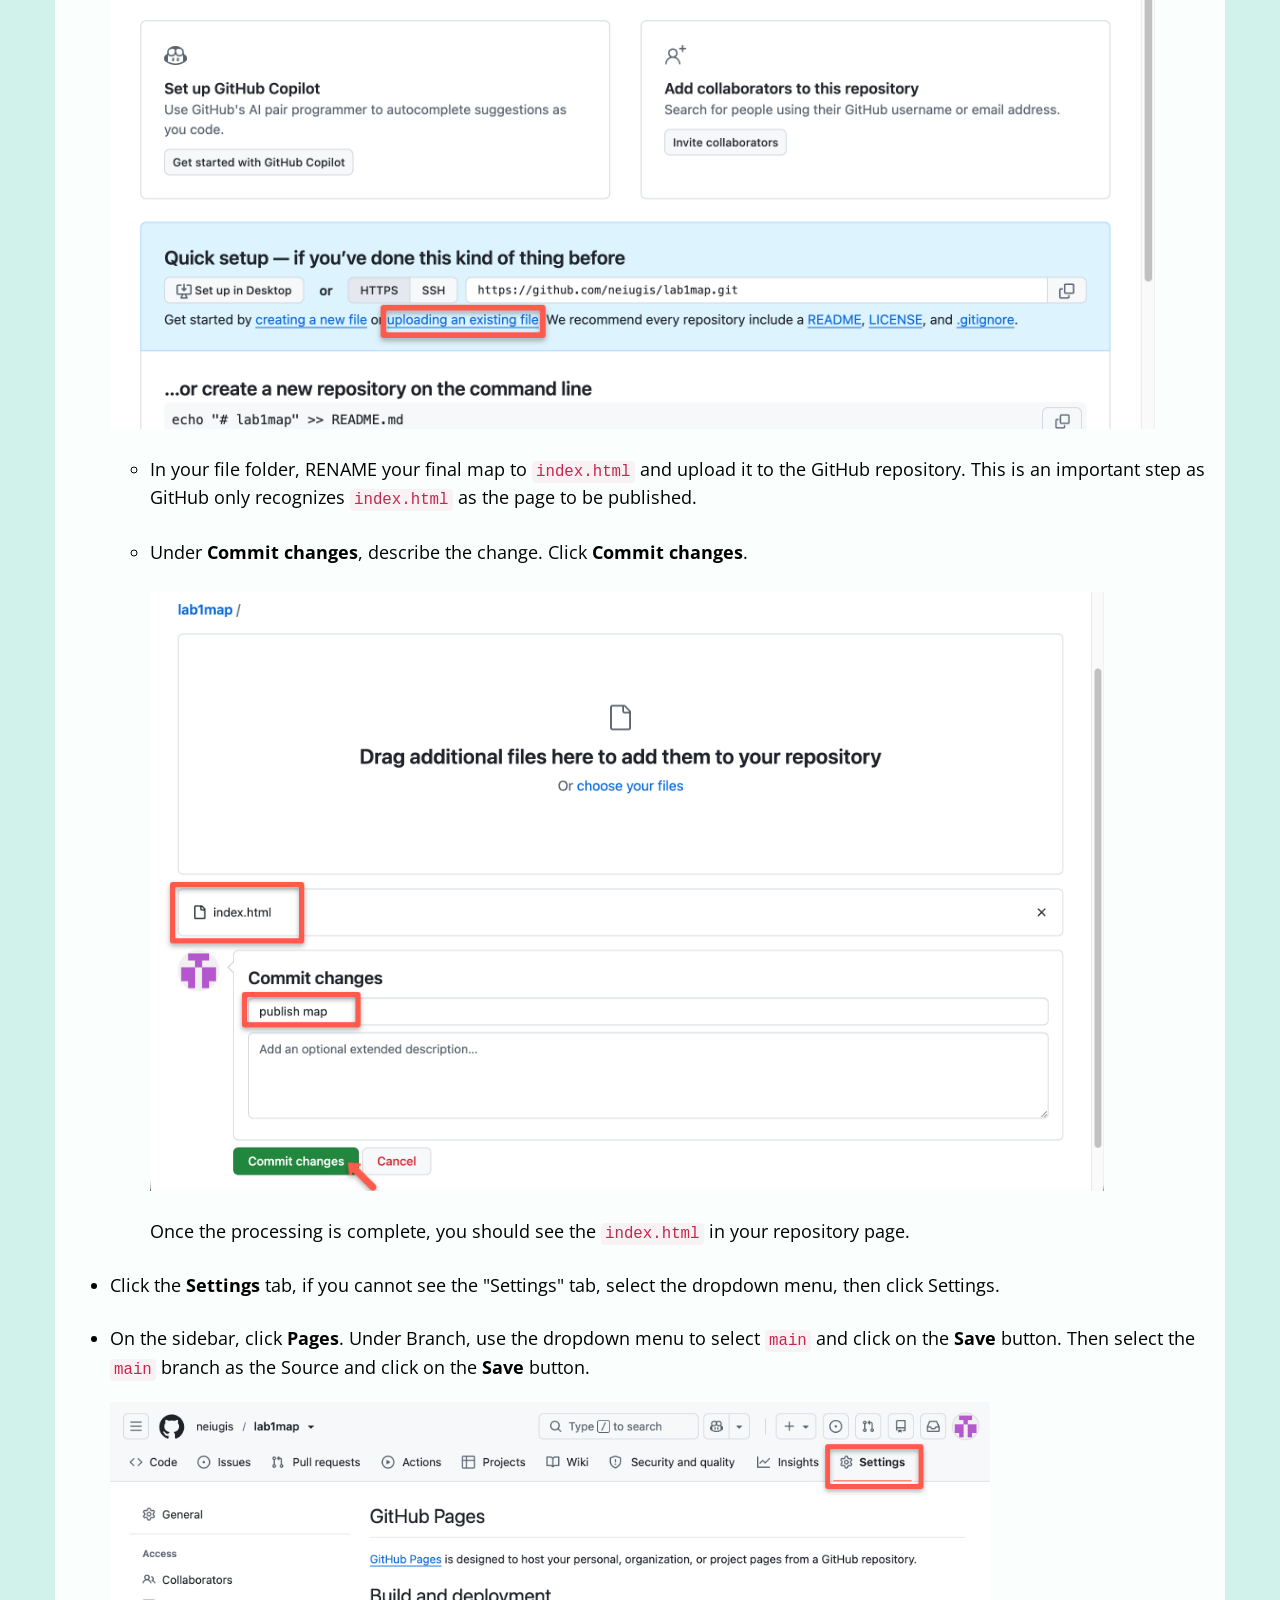
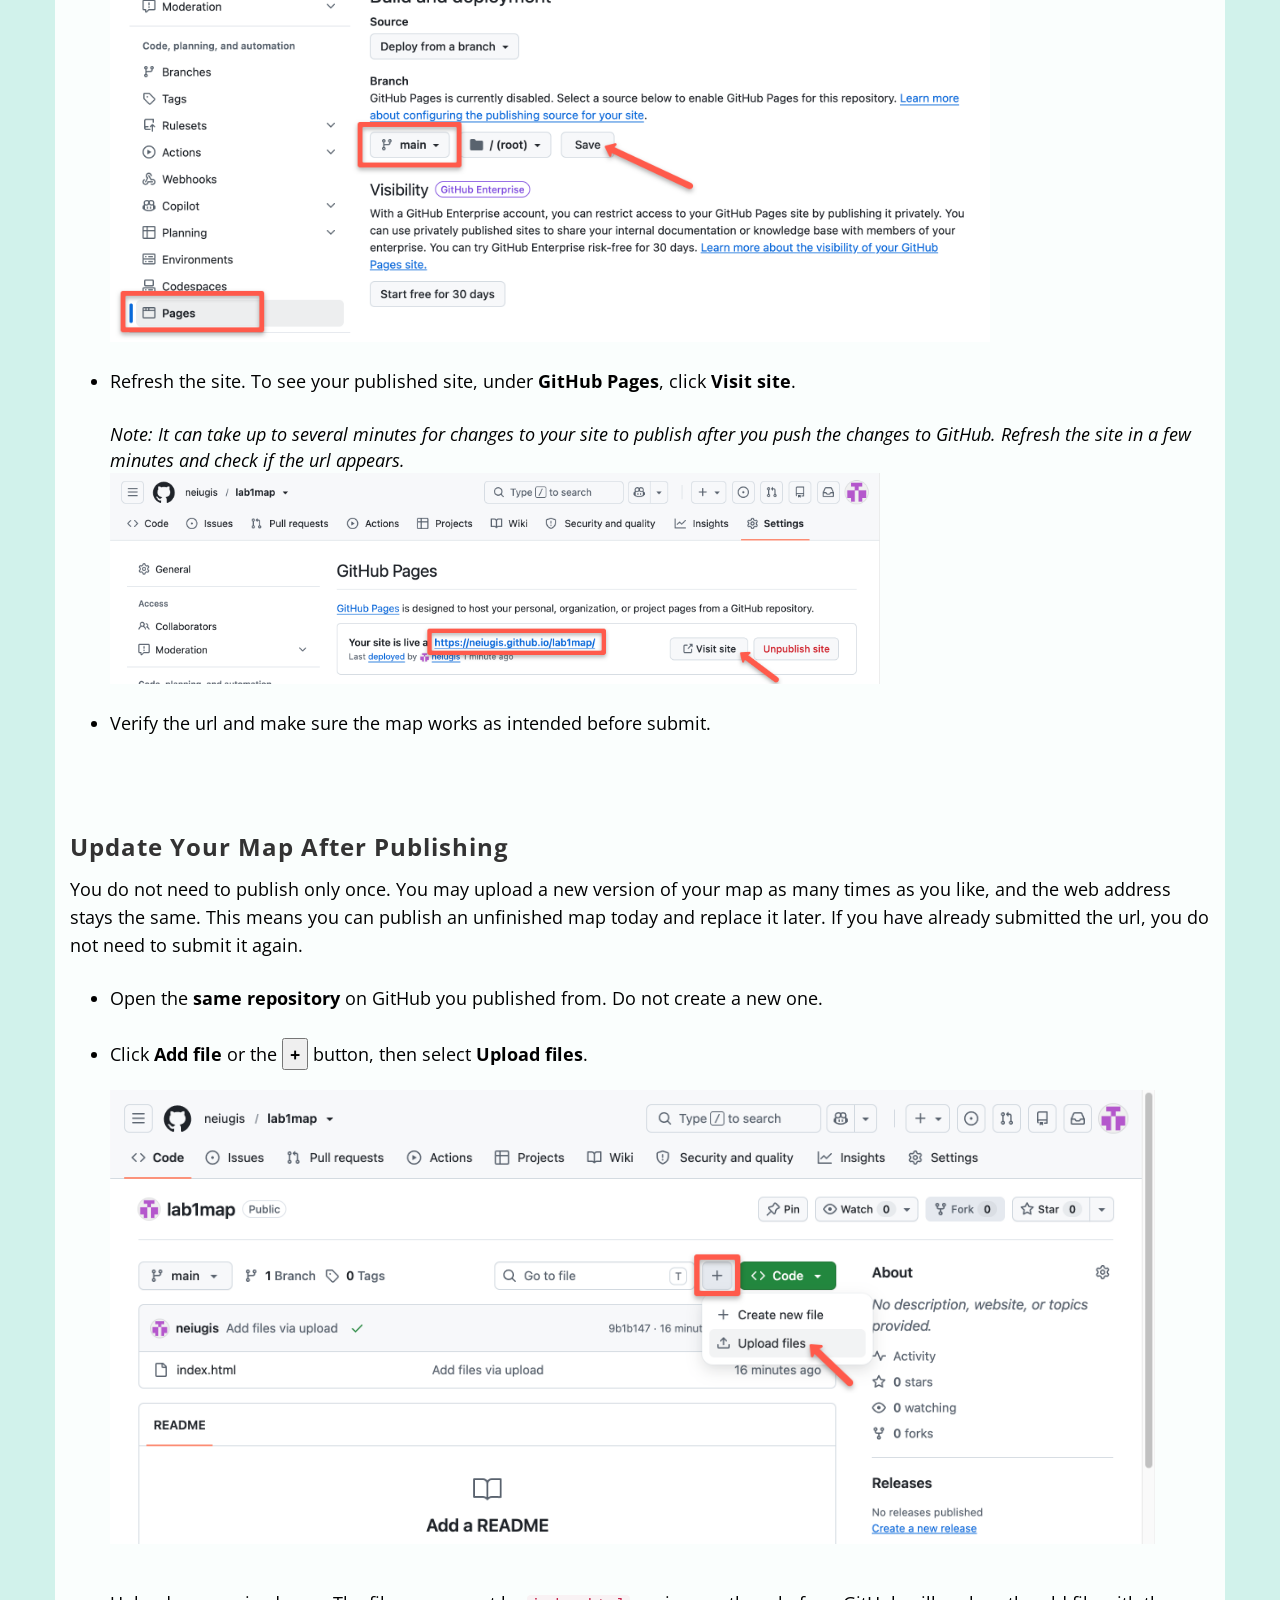
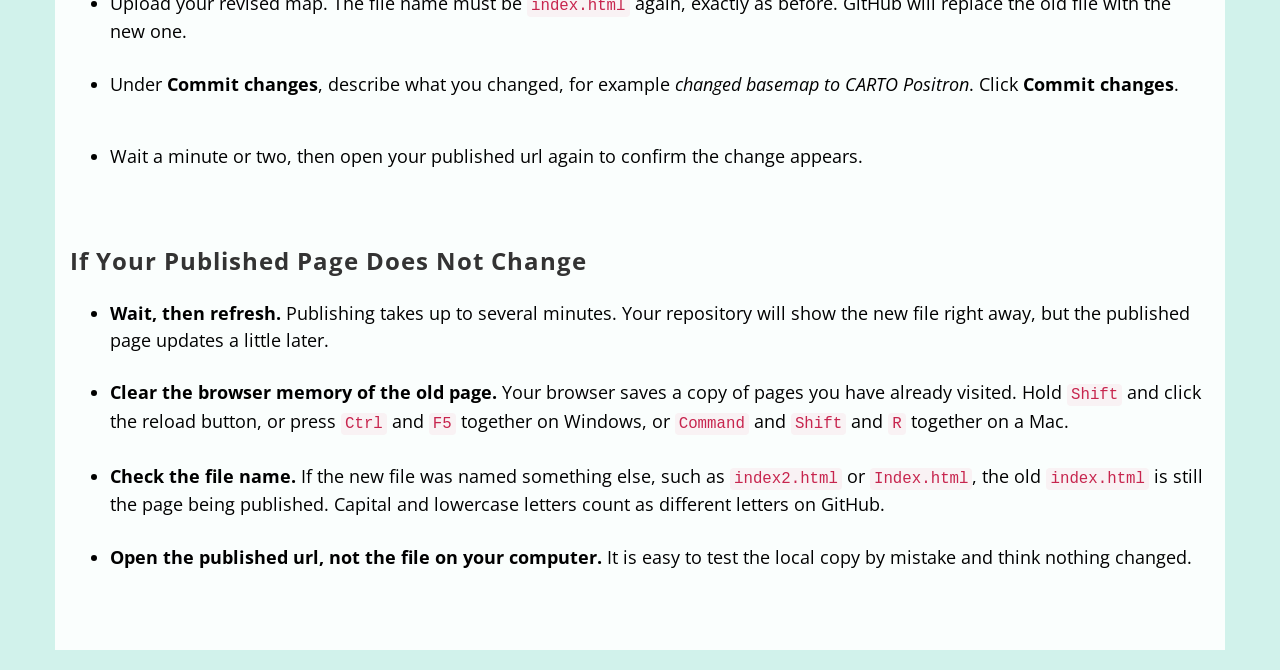
==== commit 737ab4de: "new" ====
--- a/index.html
+++ b/index.html
@@ -1,5 +1,3 @@
-<!DOCTYPE html>
-<html>
 <!DOCTYPE html>
 <html lang="en">
 
@@ -69,6 +67,24 @@
         <li>Verify the url and make sure the map works as intended before submit.</li>
         
           </ul><br><br>
+
+  <h3>Update Your Map After Publishing</h3>
+  <p>You do not need to publish only once. You may upload a new version of your map as many times as you like, and the web address stays the same. This means you can publish an unfinished map today and replace it later. If you have already submitted the url, you do not need to submit it again.</p>
+    <ul>
+        <li>Open the <b>same repository</b> on GitHub you published from. Do not create a new one.</li>
+        <li>Click <b>Add file</b> or the <b><button>+</button></b> button, then select <b>Upload files</b>.</li><br><img src="img/addfile.png" width=95%><br><br>
+        <li>Upload your revised map. The file name must be <code>index.html</code> again, exactly as before. GitHub will replace the old file with the new one.</li>
+        <li>Under <b>Commit changes</b>, describe what you changed, for example <i>changed basemap to CARTO Positron</i>. Click <b>Commit changes</b>.</li><br>
+        <li>Wait a minute or two, then open your published url again to confirm the change appears.</li>
+    </ul><br>
+
+  <h3>If Your Published Page Does Not Change</h3>
+    <ul>
+        <li><b>Wait, then refresh.</b> Publishing takes up to several minutes. Your repository will show the new file right away, but the published page updates a little later.</li>
+        <li><b>Clear the browser memory of the old page.</b> Your browser saves a copy of pages you have already visited. Hold <code>Shift</code> and click the reload button, or press <code>Ctrl</code> and <code>F5</code> together on Windows, or <code>Command</code> and <code>Shift</code> and <code>R</code> together on a Mac.</li>
+        <li><b>Check the file name.</b> If the new file was named something else, such as <code>index2.html</code> or <code>Index.html</code>, the old <code>index.html</code> is still the page being published. Capital and lowercase letters count as different letters on GitHub.</li>
+        <li><b>Open the published url, not the file on your computer.</b> It is easy to test the local copy by mistake and think nothing changed.</li>
+    </ul><br><br>
       </div>
       </div>
         </div>
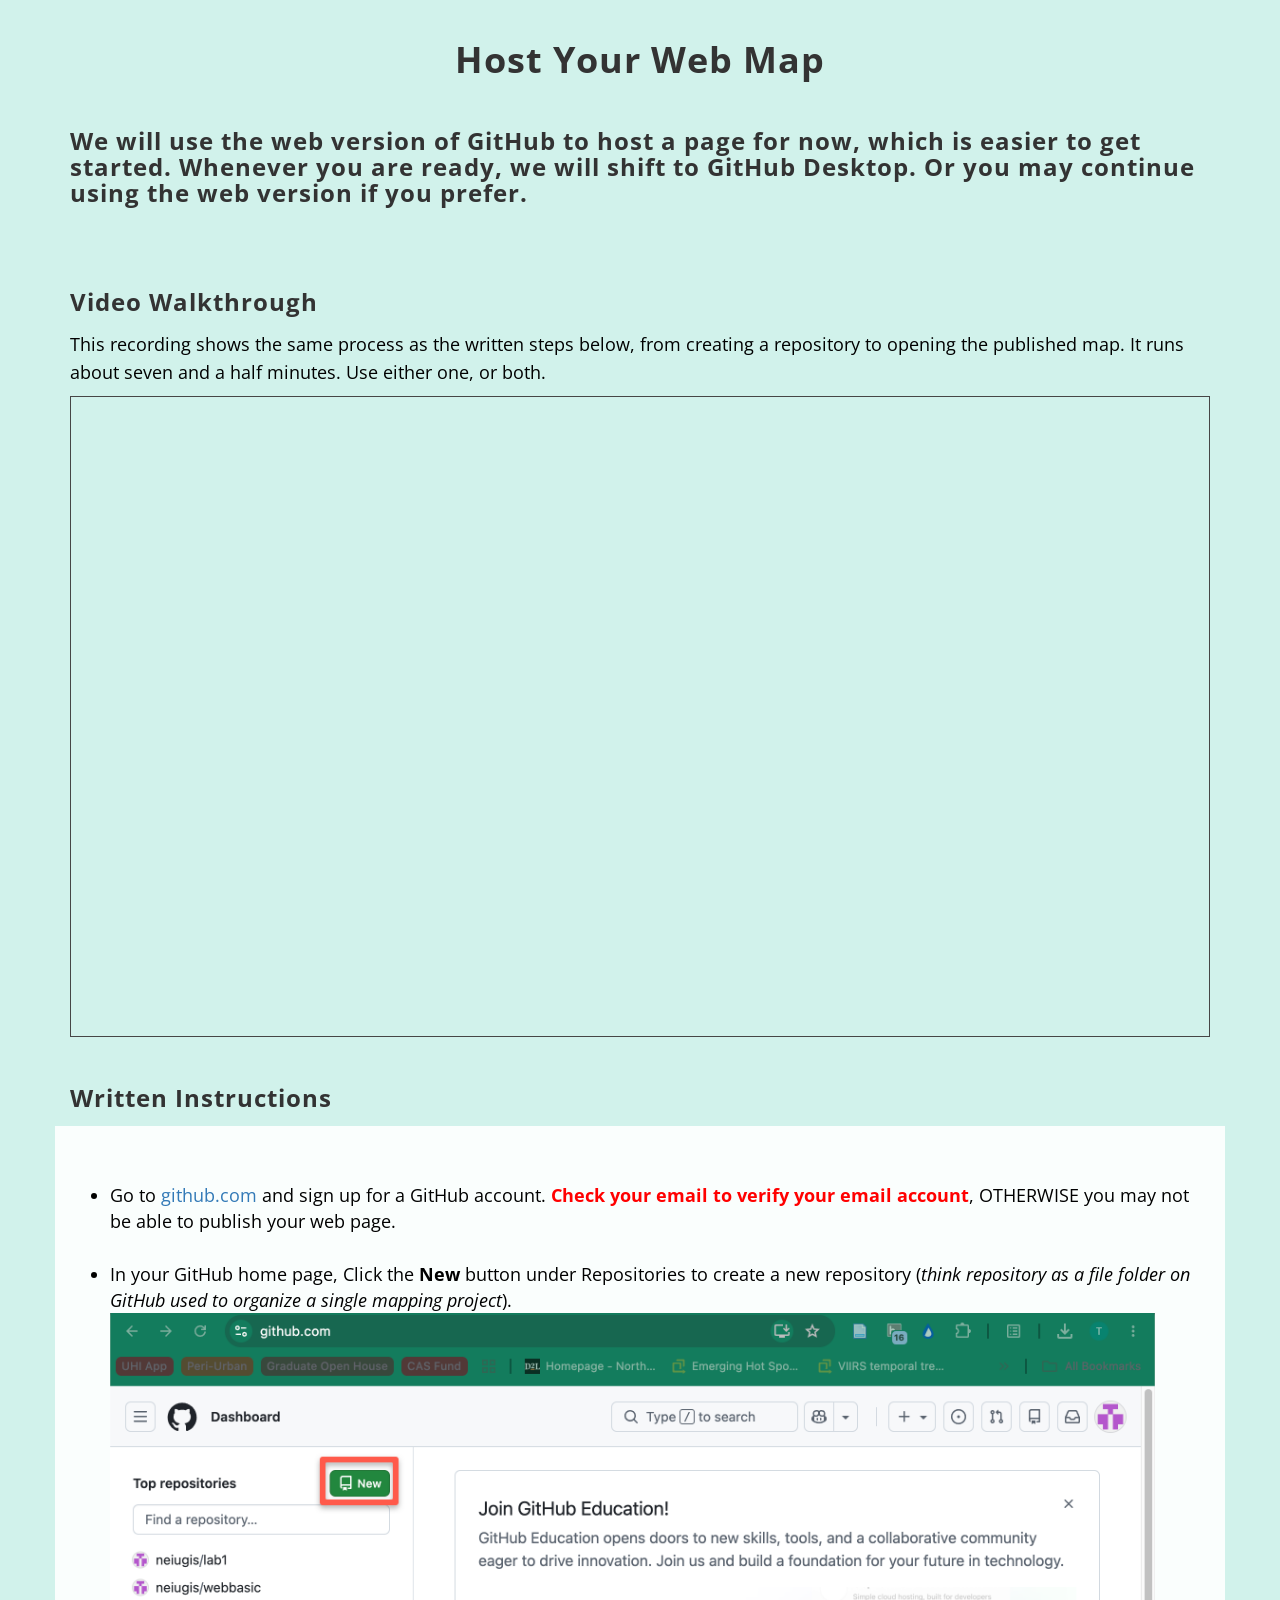
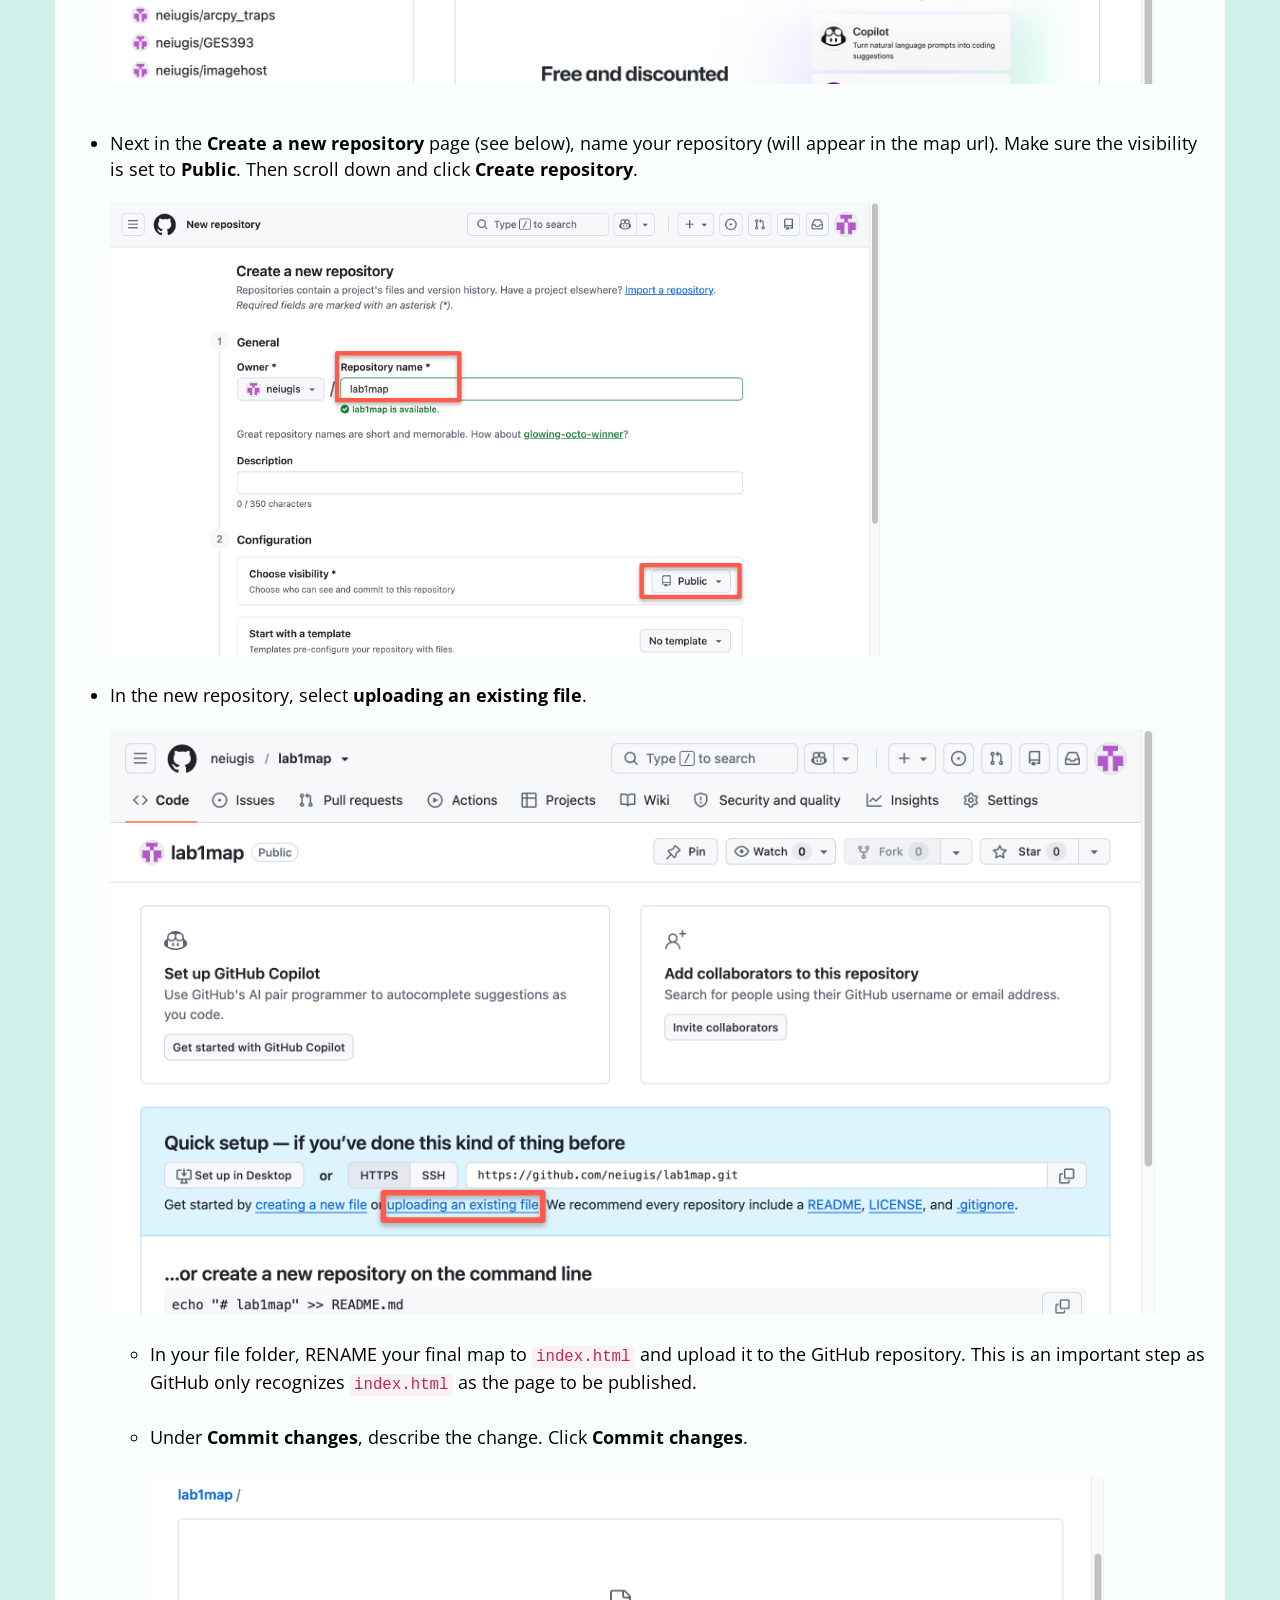
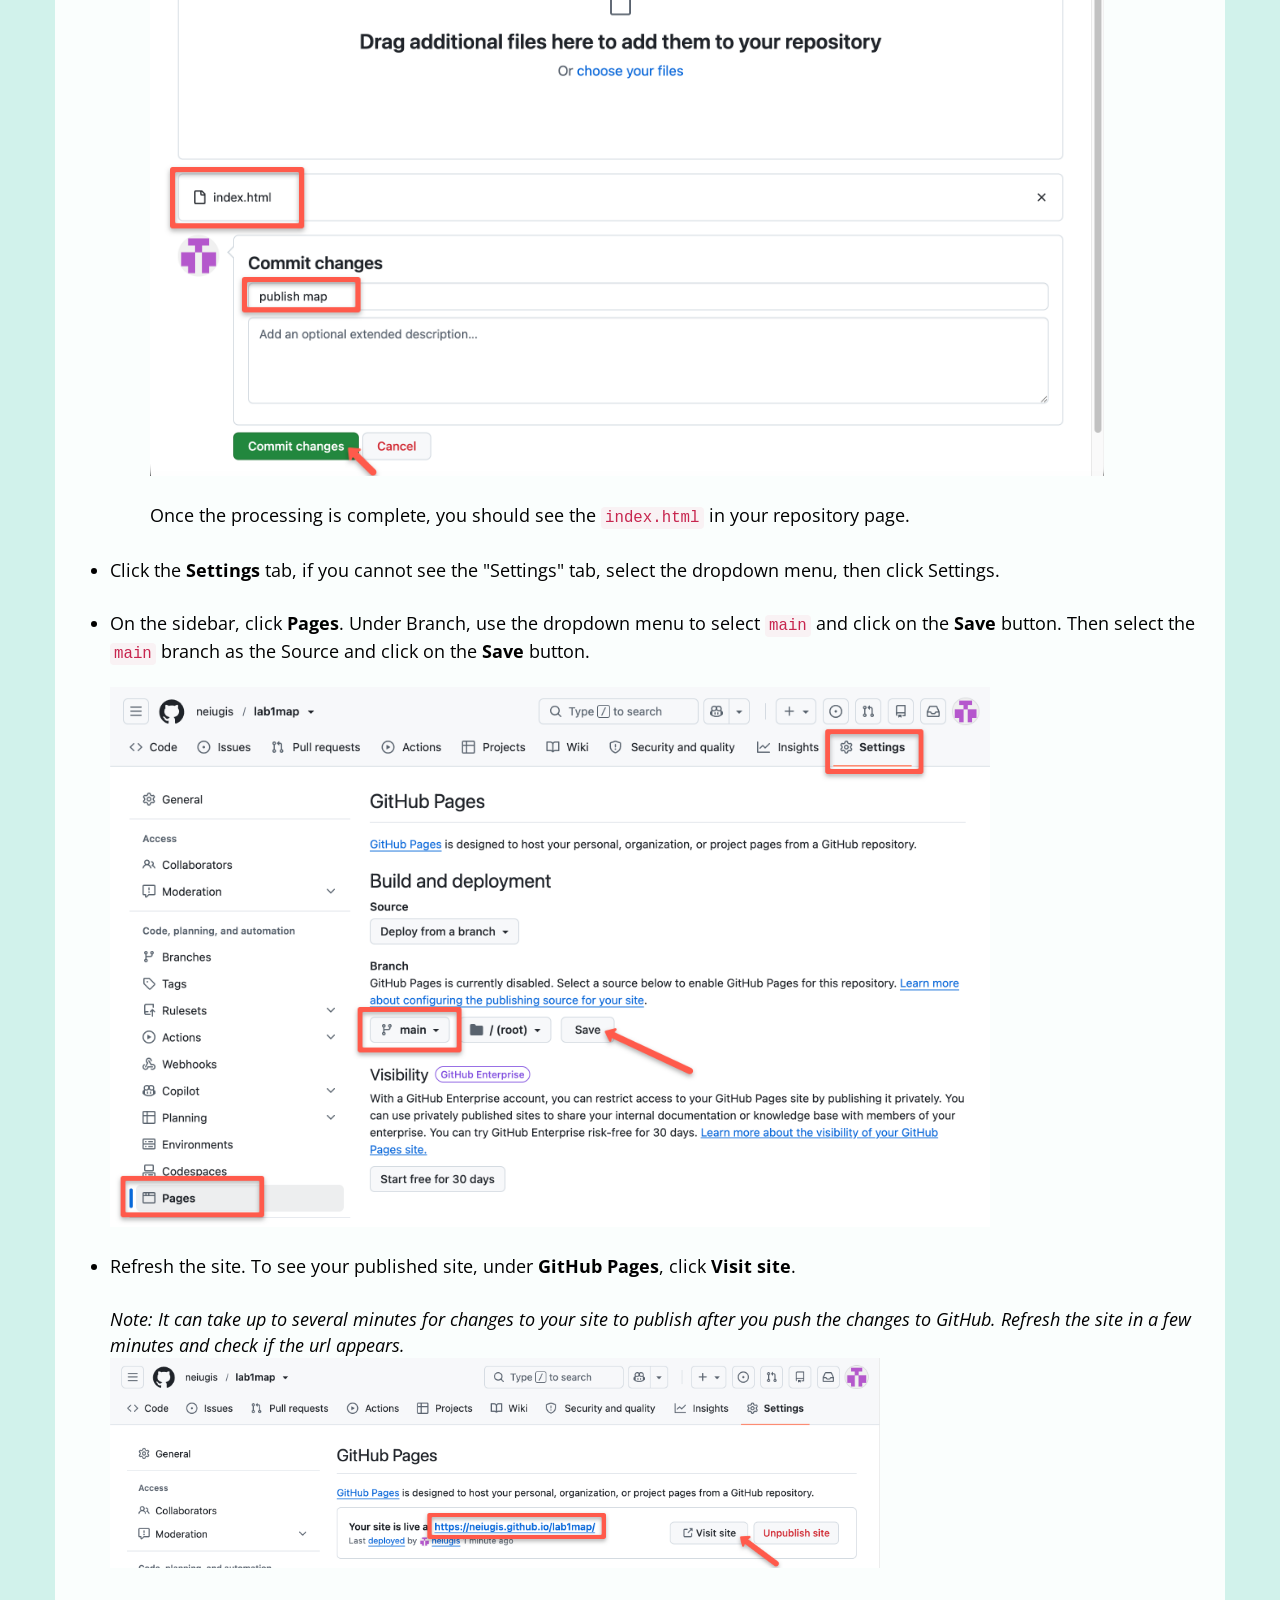
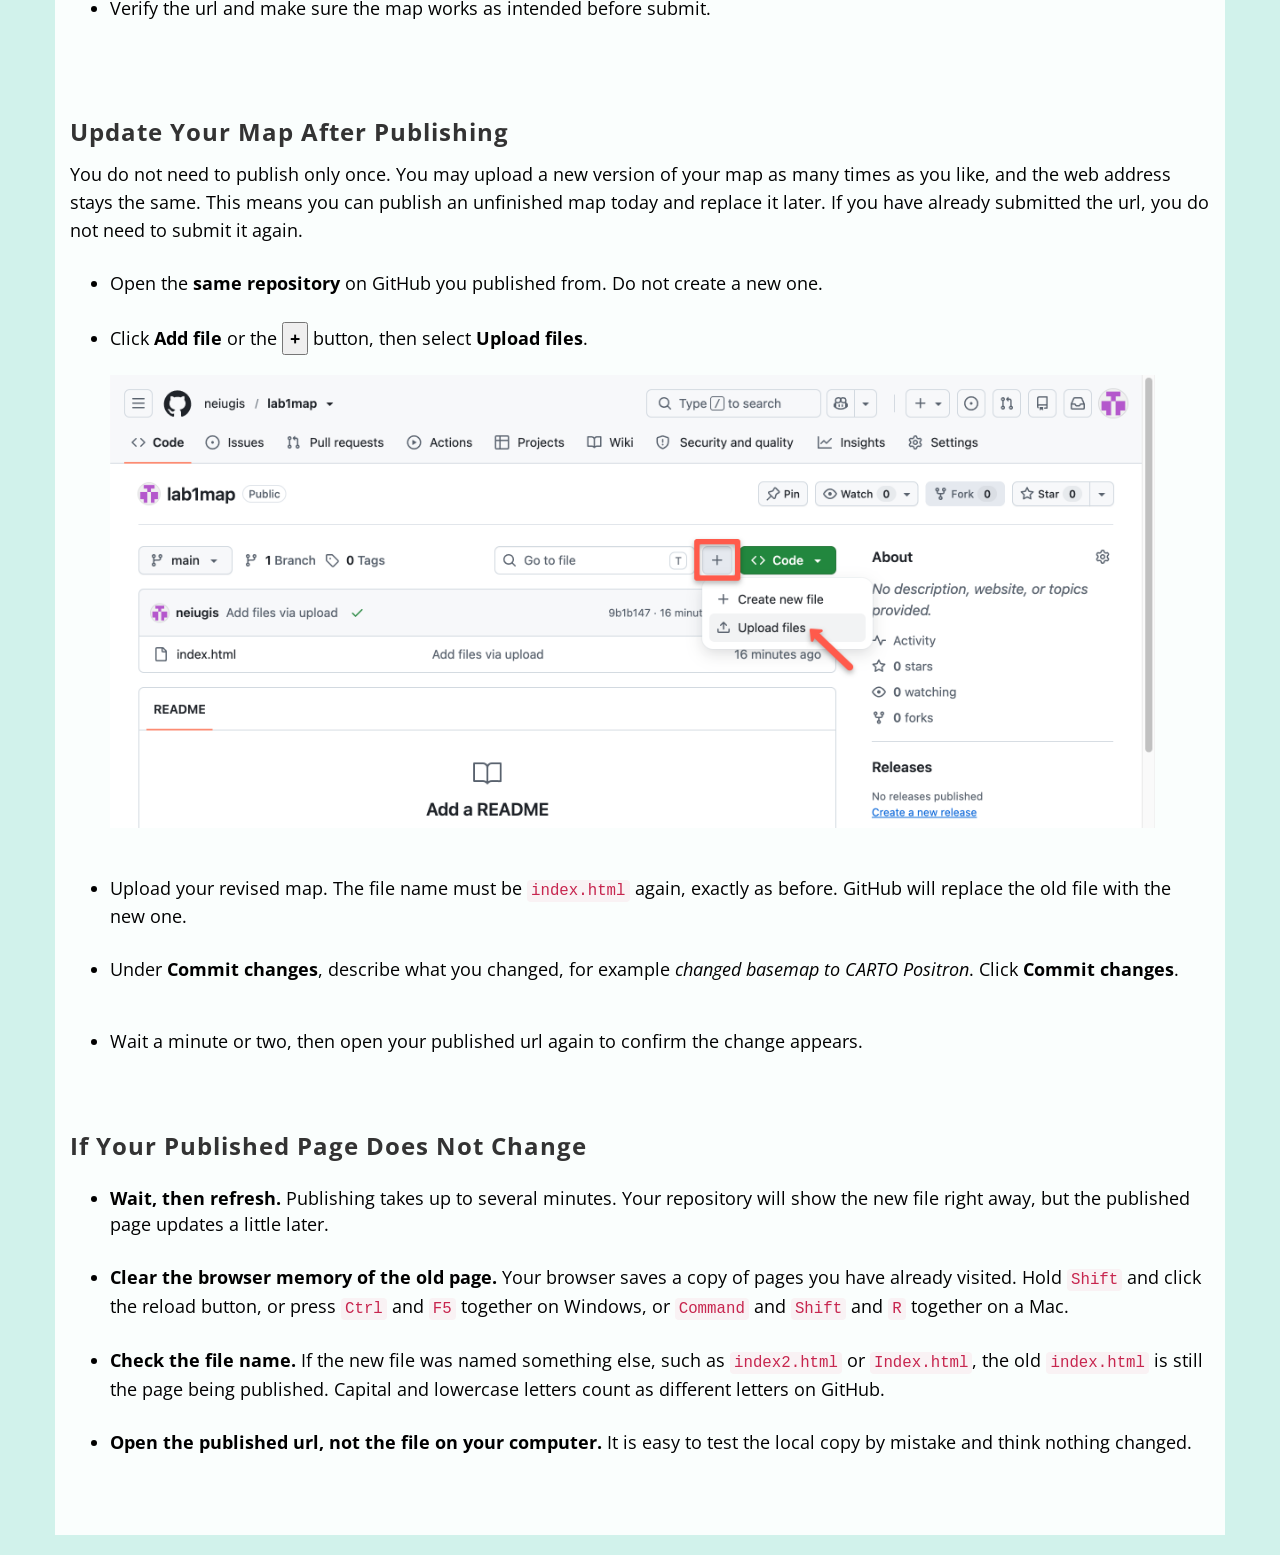
==== commit 782f190b: "Update index.html" ====
--- a/index.html
+++ b/index.html
@@ -36,6 +36,14 @@
 <div class="container"><br>
   <h1> Host Your Web Map </h1>
   <h3> We will use the web version of GitHub to host a page for now, which is easier to get started. Whenever you are ready, we will shift to GitHub Desktop. Or you may continue using the web version if you prefer.</h3><br>
+    
+      <h3>Video Walkthrough</h3>
+  <p>This recording shows the same process as the written steps below, from creating a repository to opening the published map. It runs about seven and a half minutes. Use either one, or both.</p>
+  <div style="position: relative; width: 100%; height: 0; padding-bottom: 56.25%">
+	<iframe src="https://neiu.hosted.panopto.com/Panopto/Pages/Embed.aspx?id=06adf480-1000-4a1c-913c-b4b7016a5054&autoplay=false&offerviewer=true&showtitle=true&showbrand=true&captions=false&interactivity=all" style="border: 1px solid #464646; position: absolute; top: 0; left: 0; width: 100%; height: 100%; box-sizing: border-box;" allowfullscreen allow="autoplay" aria-label="Panopto Embedded Video Player" aria-description="GitHub — Publish, Update, and Delete"></iframe>
+</div>
+    
+    <h3>Written Instructions</h3>
   <div class="row" >
       <div class="box">
     <ul>
